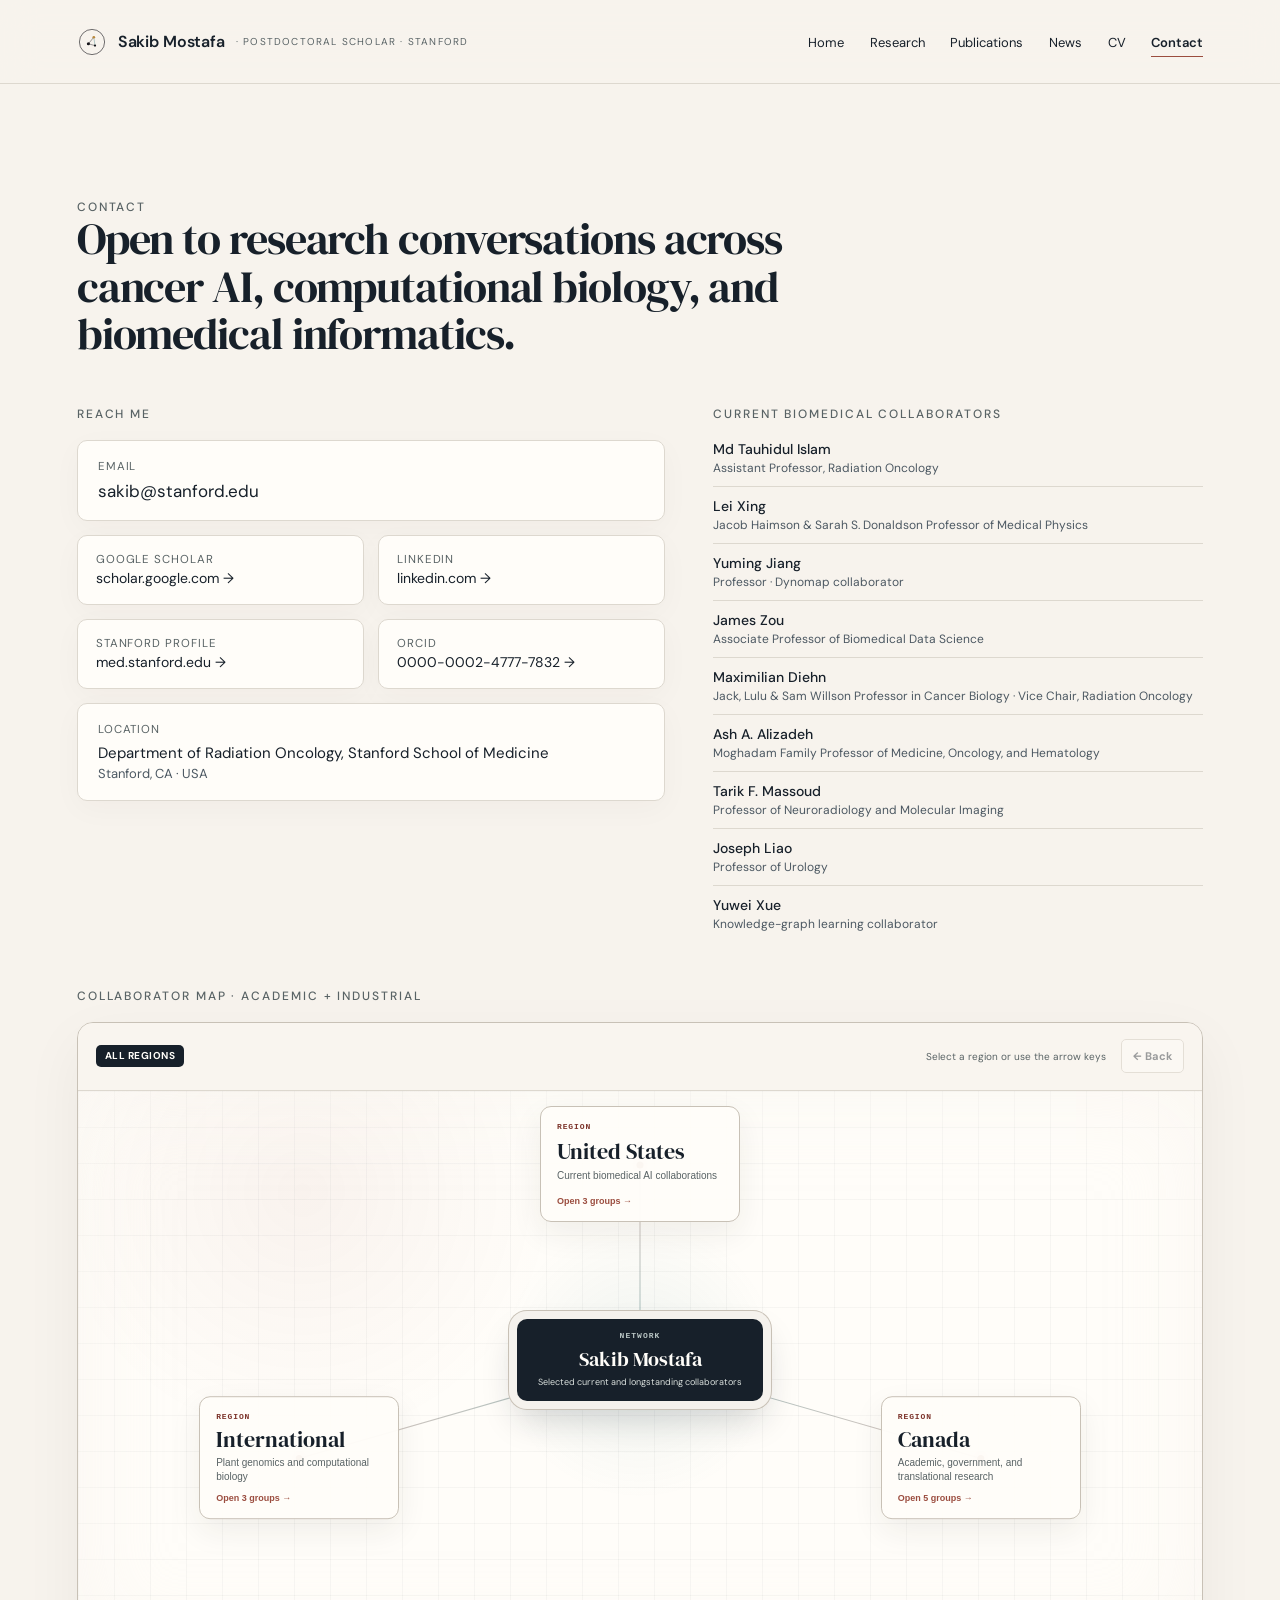
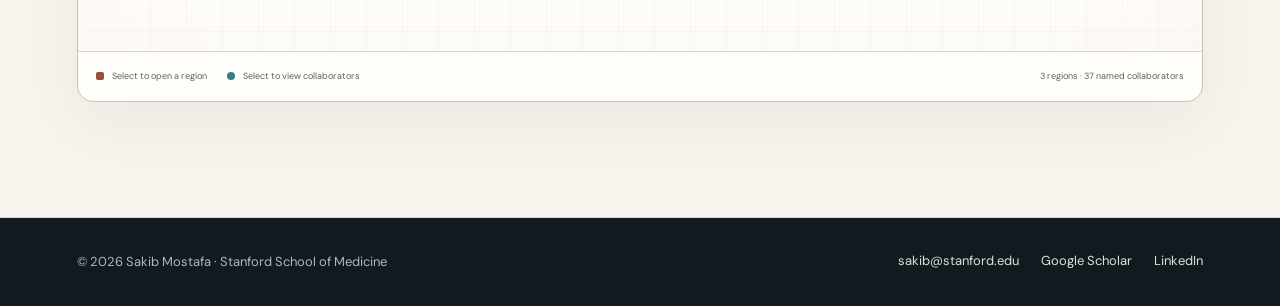
==== contact.html @ 925585be "Add project carousel and current research" ====
<!doctype html>
<!-- Nav + footer are duplicated across all 6 pages by design (no build step).
     Edit all 6 when changing shared chrome. Canonical copy: index.html. -->
<html lang="en">
<head>
  <meta charset="utf-8">
  <meta name="viewport" content="width=device-width, initial-scale=1">
  <title>Sakib Mostafa · Contact · Stanford</title>
  <meta name="description" content="Contact Sakib Mostafa — open to research conversations across cancer AI, computational biology, and biomedical informatics.">
  <link rel="canonical" href="https://sakibmostafa.com/contact.html">
  <meta property="og:type" content="website">
  <meta property="og:title" content="Sakib Mostafa · Contact">
  <meta property="og:description" content="Open to research conversations across cancer AI, computational biology, and biomedical informatics.">
  <meta property="og:url" content="https://sakibmostafa.com/contact.html">
  <meta property="og:image" content="https://sakibmostafa.com/og.png">
  <meta name="twitter:card" content="summary_large_image">
  <link rel="preconnect" href="https://fonts.googleapis.com">
  <link rel="preconnect" href="https://fonts.gstatic.com" crossorigin>
  <link href="https://fonts.googleapis.com/css2?family=DM+Sans:wght@400;500;600;700&amp;family=DM+Serif+Display&amp;display=swap" rel="stylesheet">
  <link rel="icon" href="favicon.svg" type="image/svg+xml">
  <link rel="stylesheet" href="styles.css?v=20260907-1">
  <script src="site.js?v=20260907-1" defer></script>
</head>
<body>
<div class="a-root page">

  <nav class="nav">
    <div class="nav-brand">
      <span class="a-logo-mark">
        <svg viewBox="0 0 100 100" width="30" height="30" aria-hidden="true">
          <circle cx="50" cy="50" r="42" fill="none" stroke="#15151a" stroke-width="2"/>
          <line x1="38" y1="56" x2="60" y2="62" stroke="#15151a" stroke-width="1.4"/>
          <line x1="38" y1="56" x2="56" y2="34" stroke="#15151a" stroke-width="1.4"/>
          <line x1="60" y1="62" x2="56" y2="34" stroke="#4e8a8c" stroke-width="1.4"/>
          <circle cx="38" cy="56" r="5.2" fill="#15151a"/>
          <circle cx="60" cy="62" r="3.8" fill="#15151a"/>
          <circle cx="56" cy="34" r="4.4" fill="#b9883c"/>
        </svg>
      </span>
      <span class="nav-brand-name">Sakib Mostafa</span>
      <span class="nav-brand-sub">· Postdoctoral Scholar · Stanford</span>
    </div>
    <ul class="nav-links">
      <li><a class="nav-link" href="index.html">Home</a></li>
      <li><a class="nav-link" href="research.html">Research</a></li>
      <li><a class="nav-link" href="publications.html">Publications</a></li>
      <li><a class="nav-link" href="index.html#news">News</a></li>
      <li><a class="nav-link" href="cv.html">CV</a></li>
      <li><a class="nav-link is-active" href="contact.html">Contact</a></li>
    </ul>
  </nav>

  <main class="page-body">
    <section class="section">
      <div class="a-section-label">Contact</div>
      <h1 class="h1-page mw-760">Open to research conversations across cancer AI, computational biology, and biomedical informatics.</h1>

      <div class="contact-grid">
        <div>
          <div class="a-section-label">Reach me</div>
          <div class="reach-list">
            <div class="a-card reach-card">
              <div class="reach-label">Email</div>
              <div class="reach-value"><a href="mailto:sakib@stanford.edu">sakib@stanford.edu</a></div>
            </div>
            <div class="reach-pair">
              <div class="a-card reach-card--sm">
                <div class="reach-label">Google Scholar</div>
                <a href="https://scholar.google.com/citations?user=iDKl2-AAAAAJ&amp;hl=en" target="_blank" rel="noopener noreferrer" class="reach-value reach-value--link">scholar.google.com →</a>
              </div>
              <div class="a-card reach-card--sm">
                <div class="reach-label">LinkedIn</div>
                <a href="https://www.linkedin.com/in/sakib-mostafa/" target="_blank" rel="noopener noreferrer" class="reach-value reach-value--link">linkedin.com →</a>
              </div>
            </div>
            <div class="reach-pair">
              <div class="a-card reach-card--sm">
                <div class="reach-label">Stanford Profile</div>
                <a href="https://med.stanford.edu/profiles/sakib-mostafa" target="_blank" rel="noopener noreferrer" class="reach-value reach-value--link">med.stanford.edu →</a>
              </div>
              <div class="a-card reach-card--sm">
                <div class="reach-label">ORCID</div>
                <a href="https://orcid.org/0000-0002-4777-7832" target="_blank" rel="noopener noreferrer" class="reach-value reach-value--link">0000-0002-4777-7832 →</a>
              </div>
            </div>
            <div class="a-card reach-card">
              <div class="reach-label">Location</div>
              <div class="reach-value reach-value--loc">Department of Radiation Oncology, Stanford School of Medicine</div>
              <div class="reach-sub">Stanford, CA · USA</div>
            </div>
          </div>
        </div>

        <div>
          <div class="a-section-label">Current biomedical collaborators</div>
          <div class="collab-list">
            <div class="collab-person">
              <div class="collab-pname">Md Tauhidul Islam</div>
              <div class="collab-prole">Assistant Professor, Radiation Oncology</div>
            </div>
            <div class="collab-person">
              <div class="collab-pname">Lei Xing</div>
              <div class="collab-prole">Jacob Haimson &amp; Sarah S. Donaldson Professor of Medical Physics</div>
            </div>
            <div class="collab-person">
              <div class="collab-pname">Yuming Jiang</div>
              <div class="collab-prole">Professor · Dynomap collaborator</div>
            </div>
            <div class="collab-person">
              <div class="collab-pname">James Zou</div>
              <div class="collab-prole">Associate Professor of Biomedical Data Science</div>
            </div>
            <div class="collab-person">
              <div class="collab-pname">Maximilian Diehn</div>
              <div class="collab-prole">Jack, Lulu &amp; Sam Willson Professor in Cancer Biology · Vice Chair, Radiation Oncology</div>
            </div>
            <div class="collab-person">
              <div class="collab-pname">Ash A. Alizadeh</div>
              <div class="collab-prole">Moghadam Family Professor of Medicine, Oncology, and Hematology</div>
            </div>
            <div class="collab-person">
              <div class="collab-pname">Tarik F. Massoud</div>
              <div class="collab-prole">Professor of Neuroradiology and Molecular Imaging</div>
            </div>
            <div class="collab-person">
              <div class="collab-pname">Joseph Liao</div>
              <div class="collab-prole">Professor of Urology</div>
            </div>
            <div class="collab-person">
              <div class="collab-pname">Yuwei Xue</div>
              <div class="collab-prole">Knowledge-graph learning collaborator</div>
            </div>
          </div>
        </div>
      </div>

      <div class="mt-56">
        <div class="a-section-label">Collaborator map · academic + industrial</div>
        <div class="mt-18">
          <div class="collab-explorer" data-collab-explorer>
            <div class="collab-explorer-head">
              <nav class="collab-breadcrumb" aria-label="Collaborator map location" data-collab-breadcrumb></nav>
              <div class="collab-map-controls">
                <span class="collab-instruction">Select a region or use the arrow keys</span>
                <button class="collab-back" type="button" data-collab-back disabled aria-label="Go back one level">← Back</button>
              </div>
            </div>

            <div class="collab-stage" data-collab-stage>
              <div class="collab-lines" data-collab-lines aria-hidden="true"></div>
              <div class="collab-hub" aria-hidden="true">
                <span>Network</span>
                <strong>Sakib Mostafa</strong>
                <small data-collab-context>All collaborators</small>
              </div>
              <div class="collab-nodes" data-collab-nodes role="group" aria-label="Collaborator regions"></div>

              <aside class="collab-detail" data-collab-detail aria-live="polite" hidden>
                <button class="collab-detail-close" type="button" data-collab-detail-close aria-label="Close collaborator details">×</button>
                <div class="collab-detail-kicker" data-collab-detail-kicker></div>
                <h3 data-collab-detail-title></h3>
                <p class="collab-detail-place" data-collab-detail-place></p>
                <ul class="collab-detail-people" data-collab-detail-people></ul>
                <p class="collab-detail-note" data-collab-detail-note></p>
              </aside>
            </div>

            <div class="collab-legend">
              <span><i class="legend-dot legend-dot--branch"></i> Select to open a region</span>
              <span><i class="legend-dot legend-dot--leaf"></i> Select to view collaborators</span>
              <span data-collab-summary>3 regions · academic, government, and industry</span>
            </div>
          </div>
        </div>
      </div>
    </section>
  </main>

  <footer class="footer">
    <span>© 2026 Sakib Mostafa · Stanford School of Medicine</span>
    <div class="footer-links">
      <a href="mailto:sakib@stanford.edu" class="a-link-underline">sakib@stanford.edu</a>
      <a href="https://scholar.google.com/citations?user=iDKl2-AAAAAJ&amp;hl=en" target="_blank" rel="noopener noreferrer" class="a-link-underline">Google Scholar</a>
      <a href="https://www.linkedin.com/in/sakib-mostafa/" target="_blank" rel="noopener noreferrer" class="a-link-underline">LinkedIn</a>
    </div>
  </footer>

</div>
</body>
</html>
---- styles.css ----
/* ============================================================
   Sakib Mostafa — portfolio
   Direction A ("Quiet Scholar"), ported verbatim from
   portfolio-a.jsx (aTokens + AStyle + lifted inline styles).
   No build step. Shared by all 6 pages.
   Responsive breakpoints: 900 / 700 / 600px (per README).
   ============================================================ */

:root {
  --bg: #fafaf7;
  --panel: #ffffff;
  --ink: #15151a;
  --ink-soft: #4a4a52;
  --ink-mute: #8a8a92;
  --line: #e6e4dc;
  --accent: #8c1515;        /* Stanford cardinal */
  --accent-soft: #f4e9e9;
  --edge-teal: #4e8a8c;     /* Aperture interpretable edge */
  --node-gold: #b9883c;     /* Aperture focal node */
  --font: 'Inter', ui-sans-serif, system-ui, -apple-system, sans-serif;
  --mono: ui-monospace, monospace;
}

/* ---- Base / reset (from AStyle) ---- */
.a-root { font-family: var(--font); color: var(--ink); background: var(--bg); }
.a-root *, .a-root *::before, .a-root *::after { box-sizing: border-box; }
.a-root p { margin: 0; }
.a-root h1, .a-root h2, .a-root h3, .a-root h4 { margin: 0; font-weight: 600; letter-spacing: -0.02em; }
.a-root a { color: inherit; text-decoration: none; }
.a-root ::selection { background: var(--accent-soft); color: var(--accent); }

html, body { margin: 0; padding: 0; background: var(--bg); }

/* ---- Shared component classes (from AStyle) ---- */
.a-hat-wrap { position: absolute; right: 88px; top: 96px; width: 280px; height: 280px; pointer-events: none; }
.a-logo-mark { display: inline-flex; align-items: center; justify-content: center; width: 30px; height: 30px; }

.a-link-underline { background-image: linear-gradient(var(--ink), var(--ink)); background-size: 100% 1px; background-repeat: no-repeat; background-position: 0 100%; padding-bottom: 2px; }
.a-link-underline--soft { color: var(--ink-soft); }
.a-link-accent { color: var(--accent); background-image: linear-gradient(var(--accent), var(--accent)); background-size: 100% 1px; background-repeat: no-repeat; background-position: 0 100%; padding-bottom: 2px; }

.a-card { background: var(--panel); border: 1px solid var(--line); border-radius: 10px; }
.a-chip { display: inline-flex; align-items: center; gap: 8px; padding: 4px 10px; border-radius: 999px; background: var(--accent-soft); color: var(--accent); font-size: 12px; font-weight: 500; letter-spacing: 0.02em; }
.a-tag { display: inline-flex; align-items: center; padding: 3px 10px; border-radius: 999px; border: 1px solid var(--line); font-size: 11.5px; color: var(--ink-soft); }
.a-tag--sm { font-size: 11px; }

.a-rule { height: 1px; background: var(--line); }
.a-section-label { font-size: 12px; letter-spacing: 0.16em; text-transform: uppercase; color: var(--ink-mute); font-weight: 500; }

/* ---- Spacing / width utilities ---- */
.mt-18 { margin-top: 18px; }
.mt-36 { margin-top: 36px; }
.mt-56 { margin-top: 56px; }
.mw-480 { max-width: 480px; }
.mw-520 { max-width: 520px; }
.mw-620 { max-width: 620px; }
.mw-640 { max-width: 640px; }
.mw-760 { max-width: 760px; }
.mw-820 { max-width: 820px; }

/* ---- Frame: page / nav / footer ---- */
.page { min-height: 900px; display: flex; flex-direction: column; }
.page-body { flex: 1; }

.nav { display: flex; align-items: center; justify-content: space-between; padding: 26px 88px; border-bottom: 1px solid var(--line); }
.nav-brand { display: flex; align-items: center; gap: 12px; }
.nav-brand-name { font-weight: 600; font-size: 16px; letter-spacing: -0.01em; }
.nav-brand-sub { color: var(--ink-mute); font-size: 13px; margin-left: 2px; }
.nav-links { display: flex; gap: 28px; list-style: none; margin: 0; padding: 0; }
.nav-link { font-size: 14px; color: var(--ink-soft); font-weight: 400; border-bottom: 1.5px solid transparent; padding-bottom: 4px; }
.nav-link.is-active { color: var(--ink); font-weight: 600; border-bottom: 1.5px solid var(--accent); }

.footer { padding: 32px 88px; border-top: 1px solid var(--line); display: flex; justify-content: space-between; align-items: center; font-size: 13px; color: var(--ink-mute); }
.footer-links { display: flex; gap: 22px; }

/* ---- Sections / headings ---- */
.section { padding: 72px 88px 96px; }
.section--home { padding: 104px 88px 96px; position: relative; }

.h1-hero { font-size: 64px; line-height: 1.04; letter-spacing: -0.035em; }
.h1-page { margin-top: 14px; font-size: 44px; line-height: 1.08; letter-spacing: -0.03em; }
.lede { margin-top: 18px; font-size: 22px; line-height: 1.45; color: var(--ink-soft); max-width: 620px; }
.bio { margin-top: 22px; font-size: 15.5px; line-height: 1.65; color: var(--ink-soft); max-width: 620px; }
.intro { margin-top: 14px; font-size: 14.5px; color: var(--ink-soft); max-width: 640px; }

/* ---- Home ---- */
.hero { max-width: 680px; }
.hero-ctas { margin-top: 36px; display: flex; gap: 14px; flex-wrap: wrap; }
.cta { padding: 10px 18px; font-size: 13px; }
.cta--fill { background: var(--ink); color: var(--bg); border: none; }

.stats { margin-top: 88px; display: grid; grid-template-columns: repeat(2, 1fr); gap: 1px; background: var(--line); border-top: 1px solid var(--line); border-bottom: 1px solid var(--line); }
.stat { background: var(--bg); padding: 28px; }
.stat-value { font-size: 32px; font-weight: 600; letter-spacing: -0.02em; }
.stat-value .dot { color: var(--accent); }
.stat-label { margin-top: 6px; font-size: 13.5px; font-weight: 500; }
.stat-note { margin-top: 4px; font-size: 12.5px; color: var(--ink-mute); }

/* ---- Bullets ---- */
.bullet { color: var(--accent); }
.bullet--mono { font-family: var(--mono); font-size: 12px; }
.dot-sep { display: inline-block; width: 3px; height: 3px; border-radius: 999px; background: var(--ink-mute); }

/* ---- Research ---- */
.nature-grid { margin-top: 22px; display: grid; gap: 1px; background: var(--line); border: 1px solid var(--line); border-radius: 12px; overflow: hidden; }
.nature-item { background: var(--panel); padding: 26px 28px; }
.nature-head { display: flex; justify-content: space-between; align-items: baseline; gap: 32px; }
.nature-title { font-size: 18px; line-height: 1.32; font-weight: 500; max-width: 820px; }
.nature-venue { font-size: 12px; color: var(--accent); font-weight: 600; white-space: nowrap; letter-spacing: 0.04em; text-transform: uppercase; }
.nature-meta { margin-top: 10px; display: flex; gap: 18px; align-items: center; font-size: 13px; color: var(--ink-mute); }

.areas-grid { margin-top: 22px; display: grid; grid-template-columns: 1fr 1fr; gap: 32px; }
.area-head { display: flex; align-items: baseline; gap: 10px; }
.area-num { font-size: 12px; color: var(--ink-mute); font-family: var(--mono); }
.area-title { font-size: 19px; }
.area-body { margin-top: 10px; font-size: 14.5px; line-height: 1.6; color: var(--ink-soft); max-width: 520px; }

.bullet-list { margin-top: 18px; padding: 0; list-style: none; display: grid; gap: 14px; }
.bullet-list li { display: flex; gap: 14px; font-size: 14px; color: var(--ink-soft); line-height: 1.55; }

/* ---- Publications ---- */
.pub-groups { margin-top: 48px; display: grid; gap: 44px; }
.pub-group-head { display: flex; align-items: baseline; gap: 14px; padding-bottom: 12px; border-bottom: 1px solid var(--line); }
.pub-group-head h3 { font-size: 18px; }
.pub-count { font-size: 12px; color: var(--ink-mute); }
.pub-list { margin-top: 20px; padding: 0; list-style: none; display: grid; gap: 22px; }
.pub-item { display: grid; grid-template-columns: 44px 1fr; gap: 16px; }
.pub-num { font-family: var(--mono); font-size: 12px; color: var(--ink-mute); padding-top: 3px; }
.pub-authors { font-size: 13.5px; color: var(--ink-soft); }
.author-self { color: var(--ink); font-weight: 600; }
.pub-title { margin-top: 4px; font-size: 15px; color: var(--ink); line-height: 1.45; max-width: 820px; }
.pub-meta { margin-top: 6px; display: flex; flex-wrap: wrap; gap: 10px; align-items: center; font-size: 12.5px; color: var(--ink-mute); }
.pub-venue { font-style: italic; }
.pub-note { color: var(--accent); font-weight: 500; }

/* ---- Teaching ---- */
.teach-grid { margin-top: 48px; display: grid; grid-template-columns: 1.4fr 1fr; gap: 56px; }
.teach-courses { margin-top: 18px; display: grid; gap: 22px; }
.course { padding-bottom: 18px; border-bottom: 1px solid var(--line); }
.teach-courses .course:last-child { padding-bottom: 0; border-bottom: none; }
.course-head { display: flex; justify-content: space-between; gap: 14px; }
.course-title { font-size: 16px; max-width: 480px; }
.course-year { font-size: 12px; color: var(--ink-mute); white-space: nowrap; }
.course-where { margin-top: 4px; font-size: 13px; color: var(--accent); }
.course-body { margin-top: 8px; font-size: 14px; color: var(--ink-soft); line-height: 1.55; }
.ta-list { margin-top: 16px; padding: 0; list-style: none; display: grid; gap: 8px; }
.ta-list li { font-size: 13.5px; color: var(--ink-soft); display: flex; gap: 12px; }
.mentor-list { margin-top: 18px; display: grid; gap: 14px; }
.teaching-service { margin-top: 56px; padding-top: 34px; border-top: 1px solid var(--line-strong); }
.teaching-service-grid { display: grid; grid-template-columns: 1fr 1fr; gap: 14px; margin-top: 18px; }
.teaching-service-card { padding: 24px; }
.teaching-service-card h3 { font-family: var(--display); font-size: 25px; font-weight: 400; }
.teaching-service-card p { margin-top: 10px; color: var(--ink-soft); font-size: 12px; line-height: 1.65; }
.mentor-card { padding: 14px 16px; }
.mentor-head { display: flex; justify-content: space-between; align-items: baseline; gap: 12px; }
.mentor-name { font-size: 14.5px; }
.mentor-level { font-size: 11.5px; color: var(--ink-mute); }
.mentor-where { margin-top: 4px; font-size: 12.5px; color: var(--ink-soft); }
.mentor-advisor { margin-top: 2px; font-size: 11.5px; color: var(--ink-mute); }

/* ---- CV ---- */
.cv-head { display: flex; justify-content: space-between; align-items: baseline; }
.cv-grid { margin-top: 56px; display: grid; grid-template-columns: 200px 1fr; gap: 48px; }
.cv-label { padding-top: 6px; }
.cv-rule { grid-column: 1 / -1; height: 1px; background: var(--line); }
.cv-list { display: grid; gap: 22px; }

.edu-row { display: grid; grid-template-columns: 1fr 110px; gap: 16px; padding-bottom: 18px; border-bottom: 1px solid var(--line); }
.cv-list .edu-row:last-child { padding-bottom: 0; border-bottom: none; }
.edu-degree { font-size: 16px; }
.edu-school { margin-top: 4px; font-size: 13.5px; color: var(--ink-soft); }
.edu-advisor { margin-top: 4px; font-size: 12.5px; color: var(--ink-mute); }
.edu-thesis { margin-top: 6px; font-size: 13px; color: var(--ink-soft); font-style: italic; }
.edu-year { font-size: 12px; color: var(--ink-mute); text-align: right; }

.pos { padding-bottom: 18px; border-bottom: 1px solid var(--line); }
.cv-list .pos:last-child { padding-bottom: 0; border-bottom: none; }
.pos-head { display: flex; justify-content: space-between; gap: 16px; }
.pos-role { font-size: 16px; }
.pos-where { margin-top: 4px; font-size: 13.5px; color: var(--ink-soft); }
.pos-advisor { margin-top: 4px; font-size: 12px; color: var(--ink-mute); }
.pos-dates { font-size: 12px; color: var(--ink-mute); white-space: nowrap; }
.pos-bullets { margin-top: 10px; padding: 0; list-style: none; display: grid; gap: 6px; }
.pos-bullets li { font-size: 13.5px; color: var(--ink-soft); line-height: 1.55; display: flex; gap: 10px; }

.award-list { display: grid; gap: 10px; }
.award-row { display: grid; grid-template-columns: 1fr 110px; gap: 16px; font-size: 13.5px; color: var(--ink-soft); align-items: baseline; }
.award-name { color: var(--ink); font-weight: 500; }
.award-where { color: var(--ink-mute); }
.award-year { color: var(--ink-mute); text-align: right; }

.patent-list { display: grid; gap: 18px; }
.patent-title { font-size: 15px; line-height: 1.4; }
.patent-meta { margin-top: 6px; font-size: 12.5px; color: var(--ink-mute); }

.talk-list { display: grid; gap: 14px; }
.talk-row { display: grid; grid-template-columns: 70px 1fr 120px; gap: 14px; font-size: 13.5px; }
.talk-kind { justify-self: start; }
.talk-title { color: var(--ink); }
.talk-venue { margin-top: 3px; font-size: 12.5px; color: var(--ink-mute); }
.talk-date { font-size: 12px; color: var(--ink-mute); text-align: right; }

.skill-list { display: grid; gap: 12px; }
.skill-row { display: grid; grid-template-columns: 180px 1fr; gap: 16px; font-size: 13.5px; }
.skill-key { color: var(--ink-mute); }
.skill-val { color: var(--ink-soft); }

.service-list { display: grid; gap: 14px; font-size: 13.5px; color: var(--ink-soft); }
.service-lead { color: var(--ink); font-weight: 500; }
.service-sub { color: var(--ink); font-weight: 500; margin-bottom: 4px; }
.service-sublist { padding: 0; list-style: none; display: grid; gap: 4px; }
.service-sublist li { display: flex; gap: 10px; }

.media-list { display: grid; gap: 10px; }
.media-row { display: grid; grid-template-columns: 1fr 220px 100px; gap: 16px; font-size: 13.5px; }
.media-headline { color: var(--ink); }
.media-outlet { color: var(--ink-soft); font-style: italic; }
.media-year { color: var(--ink-mute); text-align: right; }

.ref-grid { display: grid; grid-template-columns: 1fr 1fr; gap: 18px; }
.ref-card { padding: 16px 18px; }
.ref-name { font-size: 14.5px; }
.ref-role { margin-top: 4px; font-size: 12.5px; color: var(--ink-soft); }
.ref-where { margin-top: 2px; font-size: 12.5px; color: var(--ink-mute); }
.ref-email { margin-top: 6px; font-size: 12.5px; color: var(--accent); }

/* ---- Contact ---- */
.contact-grid { margin-top: 48px; display: grid; grid-template-columns: 1.2fr 1fr; gap: 48px; }
.reach-list { margin-top: 18px; display: grid; gap: 14px; }
.reach-card { padding: 18px 20px; }
.reach-card--sm { padding: 16px 18px; }
.reach-pair { display: grid; grid-template-columns: 1fr 1fr; gap: 14px; }
.reach-label { font-size: 11.5px; color: var(--ink-mute); letter-spacing: 0.08em; text-transform: uppercase; }
.reach-value { margin-top: 6px; font-size: 17px; color: var(--ink); }
.reach-value--link { font-size: 14px; color: var(--accent); }
.reach-value--loc { font-size: 15px; color: var(--ink); }
.reach-sub { margin-top: 2px; font-size: 13px; color: var(--ink-soft); }

.collab-list { margin-top: 18px; display: grid; gap: 10px; }
.collab-person { display: grid; grid-template-columns: 1fr; gap: 2px; padding-bottom: 10px; border-bottom: 1px solid var(--line); }
.collab-list .collab-person:last-child { padding-bottom: 0; border-bottom: none; }
.collab-pname { font-size: 14px; color: var(--ink); font-weight: 500; }
.collab-prole { font-size: 12px; color: var(--ink-soft); }

/* ---- Interactive collaborator map ---- */
.collab-explorer { overflow: hidden; border: 1px solid var(--line-strong); border-radius: 16px; background: var(--panel); box-shadow: 0 20px 60px rgba(48,40,33,.05); }
.collab-explorer-head { min-height: 68px; display: flex; align-items: center; justify-content: space-between; gap: 24px; padding: 14px 18px; border-bottom: 1px solid var(--line); background: rgba(247,243,237,.76); }
.collab-breadcrumb { display: flex; flex-wrap: wrap; align-items: center; gap: 7px; }
.collab-breadcrumb button { padding: 6px 9px; border: 0; border-radius: 5px; background: transparent; color: var(--ink-soft); font: 700 10px/1 var(--font); letter-spacing: .05em; text-transform: uppercase; cursor: pointer; }
.collab-breadcrumb button:hover { background: var(--accent-soft); color: var(--accent-strong); }
.collab-breadcrumb button[aria-current="page"] { background: var(--ink); color: #fffdf9; cursor: default; }
.collab-breadcrumb-sep { color: var(--ink-mute); font-size: 11px; }
.collab-map-controls { display: flex; align-items: center; gap: 15px; }
.collab-instruction { color: var(--ink-mute); font-size: 10px; }
.collab-back { min-height: 34px; padding: 7px 11px; border: 1px solid var(--line-strong); border-radius: 5px; background: var(--panel); color: var(--ink); font: 700 11px/1 var(--font); cursor: pointer; transition: background 160ms ease, color 160ms ease, border-color 160ms ease; }
.collab-back:hover:not(:disabled) { border-color: var(--ink); background: var(--ink); color: #fffdf9; }
.collab-back:disabled { cursor: not-allowed; opacity: .42; }
.collab-stage { position: relative; min-height: 560px; overflow: hidden; background: radial-gradient(circle at 50% 48%, rgba(51,127,130,.08), transparent 22%), radial-gradient(circle at 20% 18%, rgba(155,77,63,.06), transparent 25%), linear-gradient(rgba(23,32,42,.035) 1px, transparent 1px), linear-gradient(90deg, rgba(23,32,42,.035) 1px, transparent 1px); background-size: auto, auto, 36px 36px, 36px 36px; }
.collab-stage::after { content: ''; position: absolute; inset: 0; pointer-events: none; box-shadow: inset 0 0 90px rgba(247,243,237,.68); }
.collab-lines, .collab-nodes { position: absolute; inset: 0; }
.collab-lines { z-index: 1; pointer-events: none; }
.collab-edge { position: absolute; height: 1px; transform-origin: 0 50%; background: linear-gradient(90deg, rgba(51,127,130,.48), rgba(155,77,63,.32)); transition: opacity 180ms ease; }
.collab-edge::after { content: ''; position: absolute; right: -3px; top: -3px; width: 7px; height: 7px; border-radius: 50%; background: var(--accent); box-shadow: 0 0 0 4px rgba(155,77,63,.1); }
.collab-hub { position: absolute; z-index: 3; left: 50%; top: 48%; display: grid; justify-items: center; min-width: 170px; padding: 13px 21px; transform: translate(-50%,-50%); border-radius: 10px; background: var(--ink); color: #fffdf9; box-shadow: 0 0 0 8px rgba(255,253,249,.82), 0 0 0 9px var(--line-strong), 0 18px 35px rgba(23,32,42,.18); }
.collab-hub span { font: 700 8px/1 var(--mono); letter-spacing: .13em; text-transform: uppercase; color: #b9c5c4; }
.collab-hub strong { margin-top: 5px; font-family: var(--display); font-size: 20px; font-weight: 400; }
.collab-hub small { margin-top: 3px; font-size: 9px; color: #d9dfdc; }
.collab-nodes { z-index: 4; transition: opacity 160ms ease, transform 160ms ease; }
.collab-stage.is-switching .collab-nodes { opacity: 0; transform: scale(.97); }
.collab-map-node { position: absolute; display: grid; justify-items: start; width: 200px; min-height: 116px; padding: 15px 16px; transform: translate(-50%,-50%); border: 1px solid var(--line-strong); border-radius: 11px; background: rgba(255,253,249,.96); color: var(--ink); text-align: left; cursor: pointer; box-shadow: 0 12px 32px rgba(44,37,31,.07); transition: transform 180ms ease, border-color 180ms ease, box-shadow 180ms ease, background 180ms ease; }
.collab-map-node:hover, .collab-map-node:focus-visible { transform: translate(-50%,-50%) translateY(-5px); border-color: var(--accent); background: #fffaf3; box-shadow: 0 18px 42px rgba(44,37,31,.12); }
.collab-map-node.is-selected { border-color: var(--accent); box-shadow: 0 0 0 3px rgba(155,77,63,.12), 0 18px 42px rgba(44,37,31,.12); }
.collab-node-type { color: var(--accent-strong); font: 700 8px/1.2 var(--mono); letter-spacing: .11em; text-transform: uppercase; }
.collab-map-node strong { margin-top: 7px; font-family: var(--display); font-size: 22px; font-weight: 400; line-height: 1; }
.collab-node-meta { margin-top: 6px; color: var(--ink-mute); font-size: 10px; line-height: 1.35; }
.collab-node-action { align-self: end; margin-top: 10px; color: var(--accent); font-size: 9px; font-weight: 700; }
.collab-map-node--leaf .collab-node-action { color: var(--edge-teal); }
.collab-detail { position: absolute; z-index: 8; right: 22px; bottom: 22px; width: min(340px, calc(100% - 44px)); max-height: 445px; overflow-y: auto; padding: 23px; border: 1px solid var(--line-strong); border-radius: 12px; background: rgba(255,253,249,.98); box-shadow: 0 24px 70px rgba(23,32,42,.18); animation: collabDetailIn 220ms cubic-bezier(.2,.75,.25,1) both; }
.collab-detail-close { position: absolute; right: 12px; top: 10px; width: 30px; height: 30px; border: 0; border-radius: 50%; background: var(--bg); color: var(--ink); font-size: 19px; cursor: pointer; }
.collab-detail-close:hover { background: var(--ink); color: #fffdf9; }
.collab-detail-kicker { padding-right: 38px; color: var(--accent); font: 700 9px/1.3 var(--mono); letter-spacing: .1em; text-transform: uppercase; }
.collab-detail h3 { max-width: 270px; margin-top: 9px; font-family: var(--display); font-size: 29px; font-weight: 400; line-height: 1.05; }
.collab-detail-place { margin-top: 5px !important; color: var(--ink-mute); font-size: 10px; }
.collab-detail-people { display: grid; gap: 8px; margin: 18px 0 0; padding: 15px 0 0; border-top: 1px solid var(--line); list-style: none; }
.collab-detail-people li { display: grid; gap: 2px; color: var(--ink); font-size: 12px; font-weight: 600; }
.collab-detail-people small { color: var(--ink-mute); font-size: 9px; font-weight: 400; }
.collab-detail-note { margin-top: 16px !important; color: var(--ink-mute); font-size: 9px; line-height: 1.5; }
.collab-legend { min-height: 50px; display: flex; align-items: center; gap: 20px; padding: 12px 18px; border-top: 1px solid var(--line); color: var(--ink-mute); font-size: 9px; }
.collab-legend span:last-child { margin-left: auto; }
.legend-dot { display: inline-block; width: 8px; height: 8px; margin-right: 6px; border-radius: 2px; vertical-align: -1px; }
.legend-dot--branch { background: var(--accent); }.legend-dot--leaf { border-radius: 50%; background: var(--edge-teal); }
@keyframes collabDetailIn { from { opacity: 0; transform: translateY(12px) scale(.98); } to { opacity: 1; transform: none; } }

/* ============================================================
   Responsive — breakpoints 900 / 700 / 600 (per README)
   ============================================================ */

/* <=900: multi-column grids collapse to single column */
@media (max-width: 900px) {
  .areas-grid,
  .teach-grid,
  .contact-grid,
  .reach-pair,
  .ref-grid { grid-template-columns: 1fr; }
  .teach-grid,
  .contact-grid { gap: 32px; }

  .cv-grid { grid-template-columns: 1fr; gap: 14px; }
  .cv-label { padding-top: 0; }

  .edu-row,
  .award-row,
  .talk-row,
  .media-row,
  .skill-row { grid-template-columns: 1fr; gap: 4px; }
  .edu-year,
  .award-year,
  .talk-date,
  .media-year { text-align: left; }

  .stats { grid-template-columns: 1fr 1fr; }
  .pub-item { grid-template-columns: 32px 1fr; }
}

/* <=700: masthead + footer stack vertically */
@media (max-width: 700px) {
  .nav { flex-direction: column; align-items: flex-start; gap: 14px; }
  .nav-links { flex-wrap: wrap; gap: 18px; }
  .footer { flex-direction: column; align-items: flex-start; gap: 14px; }
}

/* <=600: display type -30%, padding 24px, hero mark reflows */
@media (max-width: 600px) {
  .h1-hero { font-size: 44px; }
  .h1-page { font-size: 31px; }

  .nav,
  .footer { padding-left: 24px; padding-right: 24px; }
  .section { padding: 72px 24px 96px; }
  .section--home { padding: 48px 24px 96px; }

  .stats { grid-template-columns: 1fr; }

  .a-hat-wrap { position: static; width: 140px; height: 140px; margin: 0 0 24px auto; }

  .collab-map { height: 640px; }
  .collab-node { width: 130px; }
  .collab-center { font-size: 12px; padding: 10px 16px; }
}

/* ============================================================
   2026 portfolio refresh
   Warm editorial system with restrained, scientific motion.
   ============================================================ */

:root {
  --bg: #f7f3ed;
  --panel: #fffdf9;
  --ink: #17202a;
  --ink-soft: #4c5862;
  --ink-mute: #596365;
  --line: #ddd8cf;
  --line-strong: #c8c1b6;
  --accent: #9b4d3f;
  --accent-strong: #7c332a;
  --accent-soft: #f0ddd6;
  --edge-teal: #337f82;
  --node-gold: #cf8f35;
  --blue: #225d79;
  --font: 'DM Sans', 'Inter', ui-sans-serif, system-ui, -apple-system, sans-serif;
  --display: 'DM Serif Display', Georgia, serif;
  --shadow: 0 24px 70px rgba(47, 39, 31, 0.08);
}

html { scroll-behavior: smooth; }
body { overflow-x: hidden; }
.a-root h1, .a-root h2, .a-root h3, .a-root h4 { letter-spacing: -0.025em; }
.a-root a:focus-visible, .a-root button:focus-visible { outline: 3px solid rgba(51, 127, 130, 0.35); outline-offset: 4px; border-radius: 4px; }
.skip-link { position: fixed; left: 16px; top: -80px; z-index: 100; padding: 10px 14px; color: white !important; background: var(--ink); border-radius: 6px; transition: top 180ms ease; }
.skip-link:focus { top: 16px; }

.nav {
  position: relative;
  z-index: 20;
  min-height: 84px;
  padding: 20px clamp(24px, 6vw, 92px);
  background: rgba(247, 243, 237, 0.88);
  backdrop-filter: blur(18px);
  -webkit-backdrop-filter: blur(18px);
}
.nav-brand { gap: 11px; }
.nav-brand > span:last-child { display: grid; gap: 2px; }
.nav-brand-name { line-height: 1; }
.nav-brand-sub { margin-left: 0; font-size: 10px; letter-spacing: 0.12em; text-transform: uppercase; }
.nav-links { gap: clamp(16px, 2vw, 30px); }
.nav-link { position: relative; padding: 8px 0; border: 0; font-size: 13px; }
.nav-link::after { content: ''; position: absolute; left: 0; right: 100%; bottom: 2px; height: 1px; background: var(--accent); transition: right 220ms ease; }
.nav-link:hover::after, .nav-link.is-active::after { right: 0; }
.nav-link.is-active { border: 0; }

.hero-stage {
  position: relative;
  isolation: isolate;
  display: grid;
  grid-template-columns: minmax(0, 1.08fr) minmax(360px, .92fr);
  min-height: 730px;
  padding: clamp(74px, 9vw, 132px) clamp(24px, 6vw, 92px) 0;
  overflow: hidden;
  border-bottom: 1px solid var(--line);
}
.hero-stage::before {
  content: '';
  position: absolute;
  inset: 0;
  z-index: -3;
  background:
    radial-gradient(circle at 86% 18%, rgba(51,127,130,.15), transparent 31%),
    radial-gradient(circle at 70% 62%, rgba(207,143,53,.12), transparent 30%),
    linear-gradient(115deg, transparent 0 63%, rgba(255,255,255,.5) 63% 100%);
}
.hero-stage::after {
  content: '';
  position: absolute;
  inset: 0;
  z-index: -2;
  opacity: .25;
  background-image: linear-gradient(rgba(23,32,42,.12) 1px, transparent 1px), linear-gradient(90deg, rgba(23,32,42,.12) 1px, transparent 1px);
  background-size: 48px 48px;
  mask-image: linear-gradient(90deg, transparent 46%, black);
}
.hero-copy { position: relative; z-index: 2; max-width: 760px; padding-bottom: 86px; }
.status-line { display: flex; align-items: center; gap: 9px; margin-bottom: 28px; color: var(--ink-soft); font-size: 12px; font-weight: 600; letter-spacing: .12em; text-transform: uppercase; }
.status-dot { width: 8px; height: 8px; border-radius: 50%; background: var(--edge-teal); box-shadow: 0 0 0 5px rgba(51,127,130,.12); animation: statusPulse 2.6s ease-in-out infinite; }
.h1-hero { max-width: 750px; font-family: var(--display); font-size: clamp(58px, 7.1vw, 104px); font-weight: 400 !important; line-height: .94; letter-spacing: -.05em !important; text-wrap: balance; }
.h1-hero em { color: var(--accent); font-weight: 400; }
.hero-stage .lede { max-width: 690px; margin-top: 32px; font-size: clamp(19px, 2vw, 26px); line-height: 1.42; color: var(--ink); text-wrap: pretty; }
.hero-stage .bio { max-width: 650px; font-size: 15px; }
.hero-ctas { align-items: center; }
.cta { min-height: 43px; justify-content: center; padding: 11px 17px; border-radius: 4px; border-color: var(--line-strong); font-size: 12px; font-weight: 700; letter-spacing: .02em; transition: transform 180ms ease, background 180ms ease, border-color 180ms ease; }
.cta:hover { transform: translateY(-2px); border-color: var(--ink); }
.a-root .cta--fill { background: var(--ink); color: #fffdf9; }
.cta--fill:hover { background: var(--accent-strong); }
.a-root .cta--text { border-color: transparent; color: var(--accent-strong); }

.hero-map { position: relative; align-self: center; width: min(44vw, 620px); aspect-ratio: 1; margin: -20px auto 50px; transform-style: preserve-3d; perspective: 800px; }
.hero-cover { position: relative; align-self: center; width: min(46vw, 660px); margin: -8px auto 44px; }
.hero-cover::before { content: ''; position: absolute; inset: 10% -5% -8% 12%; z-index: -1; border-radius: 50%; background: radial-gradient(circle, rgba(51,127,130,.16), rgba(155,77,63,.07) 48%, transparent 72%); filter: blur(12px); }
.hero-cover-window { position: relative; aspect-ratio: 1.9; overflow: hidden; border: 1px solid rgba(23,32,42,.16); border-radius: 16px; background: #f1ede5; box-shadow: 0 30px 80px rgba(32,39,42,.14); }
.hero-cover-window img { width: 100%; height: 100%; object-fit: cover; object-position: center; transition: transform 600ms cubic-bezier(.2,.75,.25,1); }
.hero-cover:hover .hero-cover-window img { transform: scale(1.025); }
.hero-cover figcaption { display: flex; justify-content: space-between; gap: 18px; margin: 12px 4px 0; color: var(--ink-mute); font: 600 9px/1.4 var(--mono); letter-spacing: .07em; text-transform: uppercase; }
.hero-cover figcaption strong { color: var(--accent-strong); font-weight: 600; text-align: right; }
.map-halo { position: absolute; border-radius: 50%; border: 1px solid rgba(51,127,130,.22); }
.map-halo--one { inset: 7%; animation: haloSpin 22s linear infinite; }
.map-halo--two { inset: 18%; border-color: rgba(155,77,63,.25); animation: haloSpin 16s linear infinite reverse; }
.map-halo::before, .map-halo::after { content: ''; position: absolute; width: 8px; height: 8px; border-radius: 50%; background: var(--edge-teal); }
.map-halo::before { left: 18%; top: 0; }
.map-halo::after { right: 7%; bottom: 20%; background: var(--node-gold); }
.map-plane { position: absolute; inset: 25%; display: grid; grid-template-columns: repeat(4, 1fr); gap: 7px; padding: 16px; border: 1px solid rgba(23,32,42,.12); border-radius: 22px; background: rgba(255,253,249,.76); box-shadow: var(--shadow); transform: rotateX(55deg) rotateZ(-36deg); animation: mapBreathe 7s ease-in-out infinite; }
.map-cell { border-radius: 7px; background: #dce6e2; animation: cellGlow 4.8s ease-in-out infinite; }
.map-cell:nth-child(3n) { background: #e8c9bd; animation-delay: -.8s; }
.map-cell:nth-child(4n) { background: #e7c98f; animation-delay: -1.6s; }
.map-cell:nth-child(5n) { background: #9abdc0; animation-delay: -2.4s; }
.floating-feature { position: absolute; z-index: 4; padding: 7px 10px; border: 1px solid rgba(23,32,42,.13); border-radius: 999px; background: rgba(255,253,249,.9); box-shadow: 0 10px 25px rgba(34,30,27,.08); font: 600 10px/1 var(--mono); color: var(--ink-soft); animation: featureFloat 6s ease-in-out infinite; }
.f1 { left: 3%; top: 27%; }
.f2 { right: 5%; top: 19%; animation-delay: -1.1s; }
.f3 { right: 0; bottom: 28%; animation-delay: -2.2s; }
.f4 { left: 10%; bottom: 17%; animation-delay: -3.3s; }
.f5 { left: 44%; top: 5%; animation-delay: -4.4s; }
.map-caption { position: absolute; left: 50%; bottom: 4%; display: flex; align-items: center; gap: 10px; transform: translateX(-50%); white-space: nowrap; color: var(--ink-mute); font-size: 10px; letter-spacing: .08em; text-transform: uppercase; }
.map-caption i { width: 54px; height: 1px; background: linear-gradient(90deg, var(--ink-mute), var(--accent)); }
.map-caption strong { color: var(--accent); }

.stats--hero { grid-column: 1 / -1; z-index: 3; margin: 0 calc(clamp(24px, 6vw, 92px) * -1); grid-template-columns: repeat(4, 1fr); background: rgba(221,216,207,.9); }
.stats--hero .stat { min-height: 134px; padding: 25px clamp(20px, 3vw, 42px); background: rgba(255,253,249,.78); }
.stats--hero .stat-value { font-family: var(--display); font-size: 42px; font-weight: 400; color: var(--accent); }

.section { padding: clamp(78px, 9vw, 132px) clamp(24px, 6vw, 92px); }
.section-heading { display: grid; grid-template-columns: minmax(0, 1.1fr) minmax(280px, .9fr); gap: 70px; align-items: end; margin-bottom: 48px; }
.section-heading h2 { max-width: 780px; margin-top: 12px; font-family: var(--display); font-size: clamp(38px, 4.6vw, 66px); font-weight: 400; line-height: 1; }
.section-heading > p { max-width: 560px; color: var(--ink-soft); font-size: 15px; line-height: 1.7; }
.section-heading--compact { align-items: center; }
.section-link { color: var(--accent) !important; font-size: 13px; font-weight: 700; justify-self: end; }
.sr-only { position: absolute !important; width: 1px !important; height: 1px !important; padding: 0 !important; margin: -1px !important; overflow: hidden !important; clip: rect(0, 0, 0, 0) !important; white-space: nowrap !important; border: 0 !important; }

.section--projects { background: var(--panel); }
.project-carousel { position: relative; }
.project-viewport { margin: 0 -4px; padding: 8px 4px 20px; overflow-x: auto; overflow-y: hidden; scroll-behavior: smooth; scroll-snap-type: x mandatory; scrollbar-width: none; overscroll-behavior-inline: contain; }
.project-viewport::-webkit-scrollbar { display: none; }
.project-viewport:focus-visible { outline: 2px solid var(--accent); outline-offset: 7px; border-radius: 10px; }
.project-track { display: grid; grid-auto-flow: column; grid-auto-columns: calc((100% - 36px) / 3); gap: 18px; }
.project-card { position: relative; display: flex; flex-direction: column; min-width: 0; min-height: 600px; padding: 20px 24px 27px; overflow: hidden; scroll-snap-align: start; scroll-snap-stop: always; border: 1px solid var(--line); border-radius: 14px; background: var(--bg); cursor: pointer; transition: transform 260ms ease, box-shadow 260ms ease, border-color 260ms ease; }
.project-card:hover { transform: translateY(-8px); border-color: var(--line-strong); box-shadow: var(--shadow); }
.project-card:focus-within { border-color: var(--accent); box-shadow: 0 0 0 3px rgba(155,77,63,.15), var(--shadow); }
.project-card-hit { position: absolute; z-index: 1; inset: 0; border-radius: inherit; }
.project-card > :not(.project-card-hit) { position: relative; z-index: 2; pointer-events: none; }
.project-visual { position: relative; height: 220px; margin: -4px -8px 24px; overflow: hidden; border-radius: 10px; background: #e7e2d9; }
.project-cover-frame { height: auto; aspect-ratio: 1.9; border: 1px solid rgba(23,32,42,.1); background: #eee9e0; }
.project-cover-frame img { width: 100%; height: 100%; object-fit: cover; object-position: center; transition: transform 520ms cubic-bezier(.2,.75,.25,1); }
.project-card:hover .project-cover-frame img { transform: scale(1.035); }
.project-cover-frame--graph { background: #17262c; }
.project-cover-frame--foundation { background: #0a1930; }
.project-cover-frame--gig { background: #f2eee6; }
.project-cover-frame--bioglyph { background: #081c38; }
.project-kicker { font: 600 10px/1.4 var(--mono); color: var(--ink-mute); letter-spacing: .08em; text-transform: uppercase; }
.project-card h3 { margin-top: 9px; font-family: var(--display); font-size: clamp(29px, 2.7vw, 34px); font-weight: 400; line-height: 1.04; }
.project-card > p { margin-top: 12px; color: var(--ink-soft); font-size: 14px; line-height: 1.65; }
.project-metric { display: grid; gap: 4px; margin-top: auto; padding-top: 25px; }
.project-metric strong { font-family: var(--display); color: var(--accent); font-size: 29px; font-weight: 400; }
.project-metric span { max-width: 300px; color: var(--ink-mute); font-size: 11px; line-height: 1.45; }
.project-links { display: flex; gap: 18px; margin-top: 20px; padding-top: 17px; border-top: 1px solid var(--line); pointer-events: auto !important; }
.project-links a { font-size: 12px; font-weight: 700; }
.project-links a:first-child { color: var(--accent); }
.project-status { color: var(--ink-mute); font-size: 10px; line-height: 1.4; }
.project-carousel-arrow { position: absolute; z-index: 5; top: calc(50% - 48px); display: grid; width: 46px; height: 46px; place-items: center; border: 1px solid var(--line-strong); border-radius: 50%; background: #fffdf9; color: var(--ink); box-shadow: 0 8px 24px rgba(23,32,42,.14); cursor: pointer; transition: transform 180ms ease, color 180ms ease, background 180ms ease; }
.project-carousel-arrow:hover { transform: scale(1.07); background: var(--ink); color: #fff; }
.project-carousel-arrow:focus-visible, .project-carousel-toggle:focus-visible, .project-dot:focus-visible { outline: 2px solid var(--accent); outline-offset: 3px; }
.project-carousel-arrow--prev { left: -23px; }
.project-carousel-arrow--next { right: -23px; }
.project-carousel-footer { display: flex; justify-content: center; align-items: center; gap: 18px; min-height: 34px; margin-top: 13px; }
.project-dots { display: flex; align-items: center; justify-content: center; gap: 10px; }
.project-dot { width: 9px; height: 9px; padding: 0; border: 1px solid var(--ink-mute); border-radius: 50%; background: transparent; cursor: pointer; transition: width 180ms ease, border-color 180ms ease, background 180ms ease; }
.project-dot[aria-current="true"] { width: 26px; border-color: var(--accent); border-radius: 999px; background: var(--accent); }
.project-carousel-toggle { padding: 7px 10px; border: 1px solid var(--line-strong); border-radius: 999px; background: transparent; color: var(--ink-soft); font: 600 9px/1 var(--mono); letter-spacing: .04em; cursor: pointer; transition: border-color 180ms ease, color 180ms ease, background 180ms ease; }
.project-carousel-toggle:hover { border-color: var(--ink); background: rgba(255,255,255,.42); color: var(--ink); }

.visual-dynomap { display: grid; grid-template-columns: 1fr 48px 1fr; align-items: center; padding: 32px; background: radial-gradient(circle at 70% 50%, rgba(155,77,63,.16), transparent 42%), #eae5dc; }
.mini-table, .mini-map { display: grid; grid-template-columns: repeat(3, 1fr); gap: 6px; }
.mini-table i, .mini-map i { aspect-ratio: 1; border-radius: 2px; background: rgba(23,32,42,.12); }
.mini-table i:nth-child(4n), .mini-map i:nth-child(4n) { background: var(--accent); }
.mini-table i:nth-child(5n), .mini-map i:nth-child(5n) { background: var(--edge-teal); }
.mini-map { transform: rotate(8deg); }
.mini-map i { border-radius: 50%; animation: miniMap 3.2s ease-in-out infinite; }
.mini-map i:nth-child(2n) { animation-delay: -.8s; }
.flow-line { position: relative; height: 1px; background: var(--accent); }
.flow-line::after { content: ''; position: absolute; right: -1px; top: -3px; width: 7px; height: 7px; border-top: 1px solid var(--accent); border-right: 1px solid var(--accent); transform: rotate(45deg); }

.visual-graph { background: radial-gradient(circle at 35% 40%, rgba(51,127,130,.2), transparent 43%), #18252c; }
.graph-node { position: absolute; z-index: 2; width: 13px; height: 13px; border: 3px solid #18252c; border-radius: 50%; background: #f3b65d; box-shadow: 0 0 0 1px rgba(255,255,255,.3); animation: nodePulse 3.5s ease-in-out infinite; }
.graph-node.n1 { left: 18%; top: 34%; }.graph-node.n2 { left: 38%; top: 24%; animation-delay: -.5s; }.graph-node.n3 { left: 29%; top: 62%; animation-delay: -1s; }.graph-node.n4 { left: 49%; top: 51%; animation-delay: -1.5s; }.graph-node.n5 { left: 13%; top: 72%; animation-delay: -2s; }.graph-node.n6 { left: 50%; top: 76%; animation-delay: -2.5s; }
.graph-edge { position: absolute; z-index: 1; height: 1px; transform-origin: left; background: rgba(255,255,255,.35); }
.graph-edge.e1 { left: 20%; top: 36%; width: 22%; transform: rotate(-18deg); }.graph-edge.e2 { left: 20%; top: 37%; width: 31%; transform: rotate(28deg); }.graph-edge.e3 { left: 30%; top: 63%; width: 26%; transform: rotate(-24deg); }.graph-edge.e4 { left: 31%; top: 64%; width: 22%; transform: rotate(29deg); }
.graph-image-stack { position: absolute; right: 8%; top: 22%; width: 32%; height: 58%; }
.graph-image-stack i { position: absolute; inset: 0; border: 1px solid rgba(255,255,255,.28); border-radius: 7px; background-image: radial-gradient(circle at 25% 32%, #da7a64 0 4%, transparent 5%), radial-gradient(circle at 66% 60%, #58a0a3 0 5%, transparent 6%), linear-gradient(135deg, rgba(255,255,255,.14), transparent); }
.graph-image-stack i:nth-child(1) { transform: translate(-18px, 14px); opacity: .36; }.graph-image-stack i:nth-child(2) { transform: translate(-9px, 7px); opacity: .62; }

.visual-cell { background: radial-gradient(circle at 50% 50%, #e9d8c6, #dbe6e1); }
.cell-cloud { position: absolute; inset: 11%; display: grid; grid-template-columns: repeat(4, 1fr); gap: 6px; padding: 24px; border-radius: 50%; animation: cellTurn 18s linear infinite; }
.cell-cloud i { border-radius: 50%; background: var(--edge-teal); opacity: .3; animation: cellSignal 4s ease-in-out infinite; }
.cell-cloud i:nth-child(3n) { background: var(--accent); opacity: .7; animation-delay: -1s; }.cell-cloud i:nth-child(4n) { background: var(--node-gold); opacity: .8; animation-delay: -2s; }
.cell-mask { position: absolute; right: 14%; bottom: 13%; display: grid; grid-template-columns: 1fr 1fr; width: 54px; height: 54px; gap: 3px; padding: 5px; border: 1px solid rgba(23,32,42,.2); border-radius: 8px; background: rgba(255,253,249,.8); }
.cell-mask i { background: var(--ink); opacity: .75; animation: maskBlink 3.6s steps(1) infinite; }.cell-mask i:nth-child(2) { animation-delay: -.9s; }.cell-mask i:nth-child(3) { animation-delay: -1.8s; }.cell-mask i:nth-child(4) { animation-delay: -2.7s; }

.section--news { background: #efe9df; }
.news-list { border-top: 1px solid var(--line-strong); }
.news-item { display: grid; grid-template-columns: 120px minmax(0, 1fr) 30px; gap: clamp(20px, 4vw, 60px); align-items: start; padding: 25px 8px; border-bottom: 1px solid var(--line-strong); transition: padding-left 180ms ease, background 180ms ease; }
.news-item:hover { padding-left: 16px; background: rgba(255,255,255,.25); }
.news-item time { padding-top: 4px; font: 600 11px/1.3 var(--mono); color: var(--ink-mute); }
.news-type { display: inline-block; margin-bottom: 6px; color: var(--accent-strong); font-size: 10px; font-weight: 700; letter-spacing: .12em; text-transform: uppercase; }
.news-item h3 { max-width: 900px; font-size: clamp(16px, 1.6vw, 21px); font-weight: 500; line-height: 1.35; }
.news-item p { margin-top: 5px; color: var(--ink-mute); font-size: 12px; }
.news-item > a, .news-mark { justify-self: end; color: var(--accent); font-size: 17px; }
.news-mark { font-size: 8px; opacity: .45; }

.section--media { background: var(--ink); color: #f8f3ea; }
.section--media .a-section-label, .section--media .section-heading > p { color: #aeb8ba; }
.media-cards { display: grid; grid-template-columns: repeat(3, 1fr); gap: 16px; }
.media-card { display: flex; flex-direction: column; min-height: 290px; padding: 28px; border: 1px solid rgba(255,255,255,.22); border-radius: 12px; background: #f4eee5; color: var(--ink) !important; transition: transform 220ms ease, background 220ms ease; }
.media-card:hover { transform: translateY(-5px); background: #fffaf2; }
.media-card--dark { background: var(--accent-strong); color: #fff8ee !important; }
.media-card--dark:hover { background: #8b3f34; }
.media-card-source { font: 600 10px/1.3 var(--mono); letter-spacing: .08em; text-transform: uppercase; opacity: .78; }
.media-card h3 { max-width: 330px; margin-top: 26px; font-family: var(--display); font-size: 31px; font-weight: 400; line-height: 1.06; }
.media-card p { margin-top: 14px; font-size: 13px; line-height: 1.6; opacity: .84; }
.media-card-link { margin-top: auto; padding-top: 25px; font-size: 11px; font-weight: 700; }

.footer { gap: 22px; padding: 34px clamp(24px, 6vw, 92px); background: #12191f; color: #aeb8ba; }
.footer-profile { display: grid; gap: 3px; }
.footer-profile strong { color: white; font-size: 13px; }
.footer-profile span { font-size: 10px; }
.footer-links a { padding-bottom: 2px; border-bottom: 1px solid transparent; color: #dce1df; }
.footer-links a:hover { border-color: #dce1df; }

.has-js .reveal { opacity: 0; transform: translateY(22px); transition: opacity 620ms ease, transform 620ms cubic-bezier(.2,.75,.25,1); }
.has-js .reveal.is-visible { opacity: 1; transform: none; }

@keyframes statusPulse { 0%,100% { transform: scale(1); box-shadow: 0 0 0 5px rgba(51,127,130,.12); } 50% { transform: scale(.8); box-shadow: 0 0 0 9px rgba(51,127,130,.04); } }
@keyframes haloSpin { to { transform: rotate(360deg); } }
@keyframes mapBreathe { 0%,100% { transform: rotateX(55deg) rotateZ(-36deg) translateZ(0); } 50% { transform: rotateX(58deg) rotateZ(-32deg) translateZ(22px); } }
@keyframes cellGlow { 0%,100% { filter: saturate(.8); transform: scale(.96); } 50% { filter: saturate(1.3); transform: scale(1); } }
@keyframes featureFloat { 0%,100% { transform: translate3d(0,0,0); } 50% { transform: translate3d(7px,-12px,16px); } }
@keyframes miniMap { 0%,100% { transform: translate(0,0); } 50% { transform: translate(4px,-5px); } }
@keyframes nodePulse { 0%,100% { transform: scale(.86); opacity: .7; } 50% { transform: scale(1.15); opacity: 1; } }
@keyframes cellTurn { to { transform: rotate(360deg); } }
@keyframes cellSignal { 0%,100% { transform: scale(.72); } 50% { transform: scale(1); } }
@keyframes maskBlink { 0%,24% { opacity: .75; } 25%,100% { opacity: .12; } }

/* Shared page refinement */
.section > .a-section-label:first-child + .h1-page { font-family: var(--display); font-weight: 400; }
.nature-item, .a-card { box-shadow: 0 8px 30px rgba(48,40,33,.03); }
.a-link-underline, .a-link-accent { background-size: 0 1px; transition: background-size 180ms ease; }
.a-link-underline:hover, .a-link-accent:hover { background-size: 100% 1px; }
.media-headline a { color: var(--accent); }

@media (max-width: 1080px) {
  .hero-stage { grid-template-columns: 1fr minmax(300px, .7fr); }
  .hero-map { width: min(42vw, 500px); }
  .hero-cover { width: min(43vw, 530px); }
  .project-track { grid-auto-columns: calc((100% - 18px) / 2); }
}

@media (max-width: 820px) {
  .hero-stage { display: block; padding-top: 68px; }
  .hero-copy { padding-bottom: 30px; }
  .hero-map { width: min(82vw, 520px); margin: 0 auto 45px; }
  .hero-cover { width: min(90vw, 680px); margin: 0 auto 45px; }
  .stats--hero { grid-template-columns: 1fr 1fr; }
  .section-heading { grid-template-columns: 1fr; gap: 20px; }
  .section-link { justify-self: start; }
  .media-cards { grid-template-columns: 1fr 1fr; }
  .media-card:last-child { grid-column: 1 / -1; min-height: 240px; }
}

@media (max-width: 700px) {
  .nav { align-items: stretch; gap: 12px; }
  .nav-links { display: grid; grid-auto-flow: column; grid-auto-columns: max-content; overflow-x: auto; padding-bottom: 3px; scrollbar-width: none; }
  .nav-links::-webkit-scrollbar { display: none; }
  .footer-links { flex-wrap: wrap; }
  .teaching-service-grid { grid-template-columns: 1fr; }
  .collab-explorer-head { align-items: flex-start; flex-direction: column; gap: 10px; }
  .collab-map-controls { width: 100%; justify-content: space-between; }
  .collab-stage { min-height: 0; padding: 18px; }
  .collab-lines, .collab-hub { display: none; }
  .collab-nodes { position: relative; inset: auto; display: grid; gap: 10px; }
  .collab-map-node, .collab-map-node:hover, .collab-map-node:focus-visible { position: relative; left: auto !important; top: auto !important; width: 100%; min-height: 106px; transform: none; }
  .collab-map-node:hover, .collab-map-node:focus-visible { transform: translateY(-2px); }
  .collab-detail { position: relative; right: auto; bottom: auto; width: 100%; max-height: none; margin-top: 12px; }
  .collab-legend { align-items: flex-start; flex-direction: column; gap: 7px; }
  .collab-legend span:last-child { margin-left: 0; }
}

@media (max-width: 600px) {
  .hero-stage { padding: 54px 24px 0; }
  .h1-hero { font-size: clamp(52px, 16vw, 72px); }
  .hero-stage .lede { font-size: 19px; }
  .hero-map { width: 96vw; margin-left: -12vw; }
  .hero-cover { width: 100%; }
  .hero-cover figcaption { align-items: flex-start; flex-direction: column; gap: 3px; }
  .hero-cover figcaption strong { text-align: left; }
  .floating-feature { font-size: 8px; }
  .stats--hero { grid-template-columns: 1fr; margin-left: -24px; margin-right: -24px; }
  .stats--hero .stat { min-height: 0; }
  .project-track { grid-auto-columns: 100%; }
  .project-card { min-height: 560px; }
  .project-carousel-arrow { top: 145px; width: 40px; height: 40px; }
  .project-carousel-arrow--prev { left: 8px; }
  .project-carousel-arrow--next { right: 8px; }
  .project-carousel-footer { align-items: flex-start; flex-direction: column; gap: 12px; }
  .project-dots { align-self: center; }
  .project-carousel-toggle { align-self: center; }
  .media-cards { grid-template-columns: 1fr; }
  .media-card, .media-card:last-child { grid-column: auto; min-height: 260px; }
  .news-item { grid-template-columns: 84px minmax(0, 1fr) 18px; gap: 12px; padding-left: 0; padding-right: 0; }
  .news-item:hover { padding-left: 0; }
  .footer { align-items: flex-start; }
}

@media (prefers-reduced-motion: reduce) {
  html { scroll-behavior: auto; }
  *, *::before, *::after { animation-duration: .01ms !important; animation-iteration-count: 1 !important; transition-duration: .01ms !important; }
  .has-js .reveal { opacity: 1; transform: none; }
}

/* Research page */
.research-hero { min-height: 600px; display: grid; align-content: center; background: radial-gradient(circle at 85% 35%, rgba(51,127,130,.14), transparent 27%); }
.research-title { max-width: 1050px; margin-top: 20px; font-family: var(--display); font-size: clamp(58px, 7vw, 100px); font-weight: 400 !important; line-height: .97; }
.research-title em { color: var(--accent); font-weight: 400; }
.research-intro { display: grid; grid-template-columns: 1fr 1fr; gap: 48px; max-width: 950px; margin-top: 48px; }
.research-intro p { color: var(--ink-soft); font-size: 15px; line-height: 1.72; }
.research-platforms { background: var(--panel); }
.platform-list { border-top: 1px solid var(--line-strong); }
.platform-row { display: grid; grid-template-columns: 48px 180px minmax(260px, 1fr) 190px; gap: clamp(20px, 3vw, 50px); align-items: start; padding: 34px 0; border-bottom: 1px solid var(--line-strong); }
.platform-index { padding-top: 4px; font: 600 11px/1 var(--mono); color: var(--ink-mute); }
.platform-name > span { font: 600 9px/1.4 var(--mono); color: var(--accent); letter-spacing: .08em; text-transform: uppercase; }
.platform-name h3 { margin-top: 7px; font-family: var(--display); font-size: 34px; font-weight: 400; }
.platform-copy p { max-width: 620px; color: var(--ink-soft); font-size: 14px; line-height: 1.68; }
.platform-tags { display: flex; flex-wrap: wrap; gap: 7px; margin-top: 16px; }
.platform-tags span { padding: 5px 8px; border: 1px solid var(--line); border-radius: 999px; color: var(--ink-mute); font-size: 9px; }
.platform-action { display: grid; justify-items: start; }
.platform-action strong { font-family: var(--display); font-size: 27px; font-weight: 400; color: var(--accent); }
.platform-action > span { margin: 3px 0 18px; color: var(--ink-mute); font-size: 9px; line-height: 1.4; }
.platform-action a { margin-top: 7px; color: var(--accent); font-size: 11px; font-weight: 700; }
.platform-action a:last-child { color: var(--ink-soft); font-weight: 500; }
.research-thread { background: #e8e1d8; }
.logic-grid { display: grid; grid-template-columns: repeat(3, 1fr); gap: 1px; border: 1px solid var(--line-strong); background: var(--line-strong); }
.logic-card { min-height: 310px; padding: 32px; background: var(--bg); }
.logic-card > span { font: 600 11px/1 var(--mono); color: var(--accent); }
.logic-card h3 { max-width: 250px; margin-top: 70px; font-family: var(--display); font-size: 30px; font-weight: 400; line-height: 1.05; }
.logic-card p { margin-top: 17px; color: var(--ink-soft); font-size: 13px; line-height: 1.65; }
.selected-work { background: var(--bg); }

@media (max-width: 980px) {
  .platform-row { grid-template-columns: 36px 150px minmax(0, 1fr); }
  .platform-action { grid-column: 3; grid-template-columns: auto 1fr; column-gap: 16px; align-items: baseline; }
  .platform-action > span { grid-column: 1 / -1; margin-bottom: 8px; }
}

@media (max-width: 700px) {
  .research-hero { min-height: 520px; }
  .research-intro { grid-template-columns: 1fr; gap: 14px; }
  .platform-row { grid-template-columns: 34px minmax(0, 1fr); }
  .platform-copy, .platform-action { grid-column: 2; }
  .platform-action { display: grid; grid-template-columns: 1fr 1fr; }
  .logic-grid { grid-template-columns: 1fr; }
  .logic-card { min-height: 250px; }
  .logic-card h3 { margin-top: 38px; }
  .nature-head { align-items: flex-start; flex-direction: column; gap: 10px; }
  .nature-meta { flex-wrap: wrap; gap: 9px; }
}
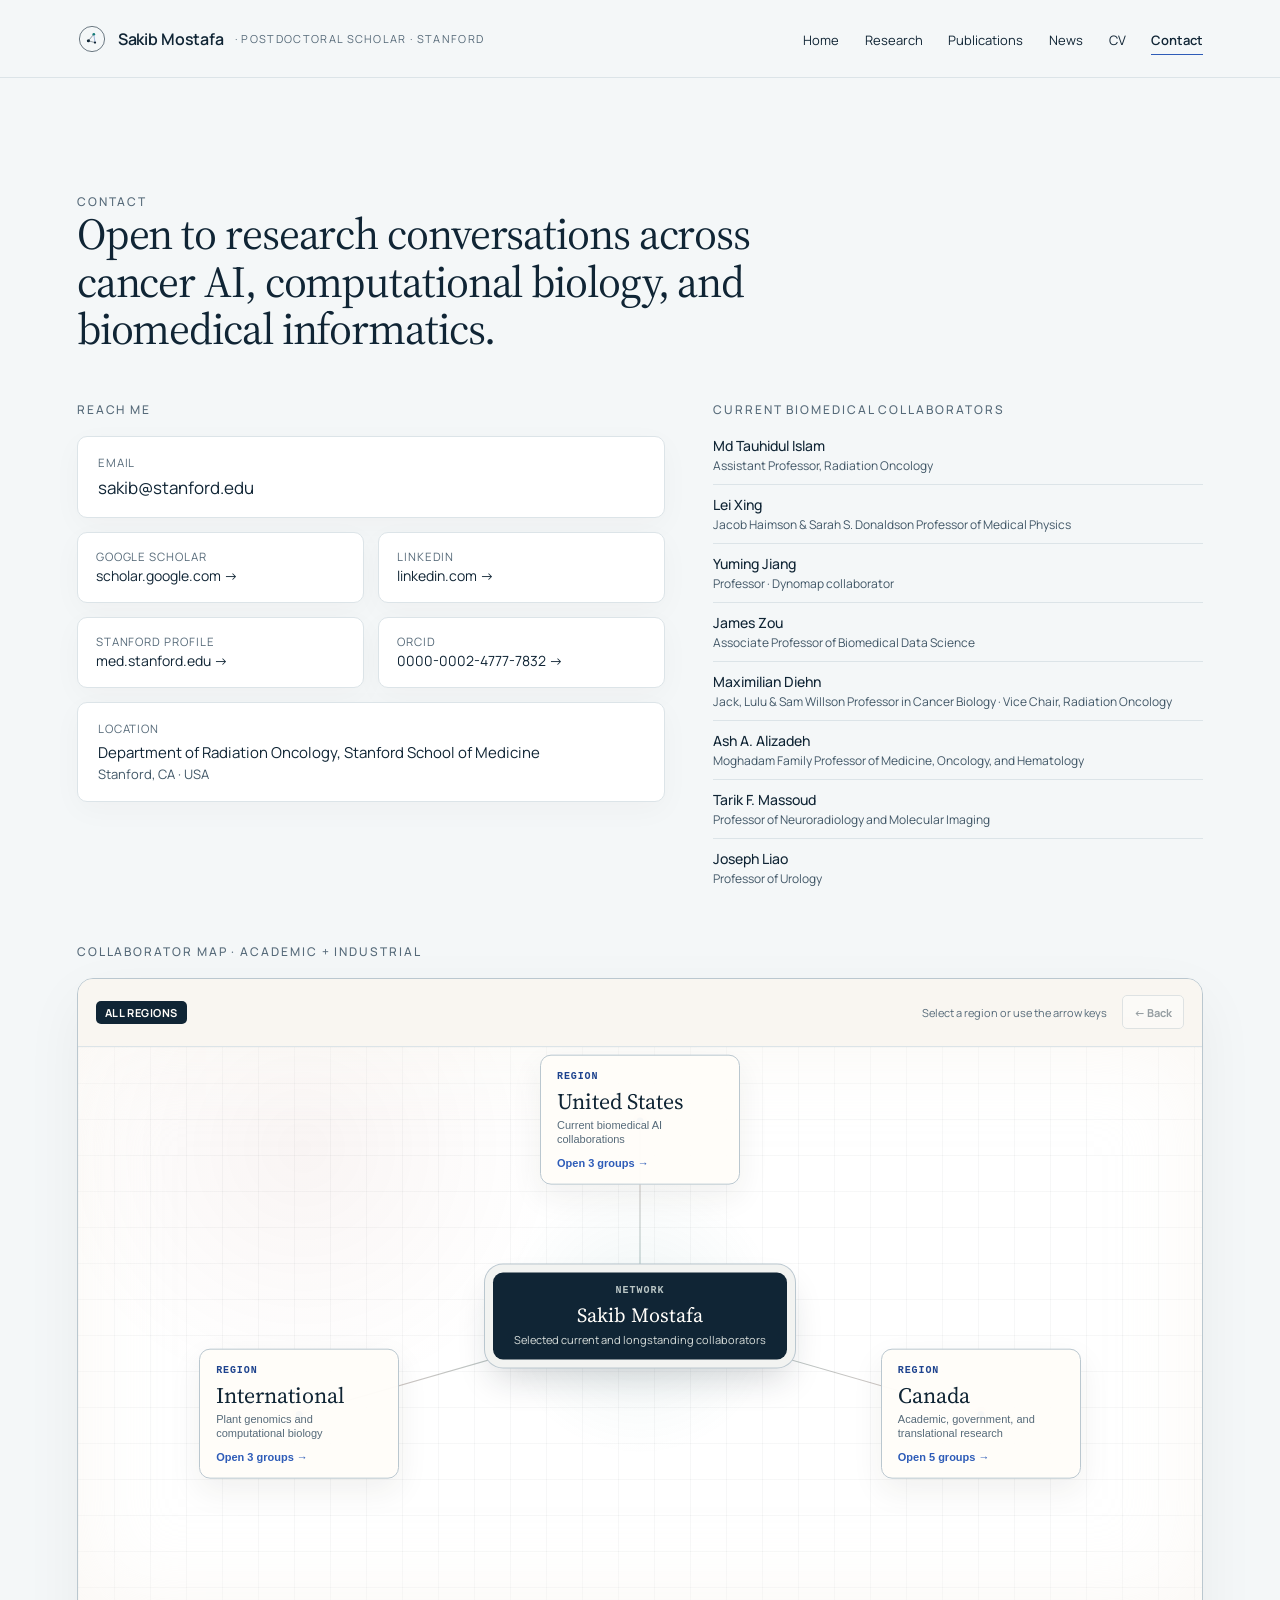
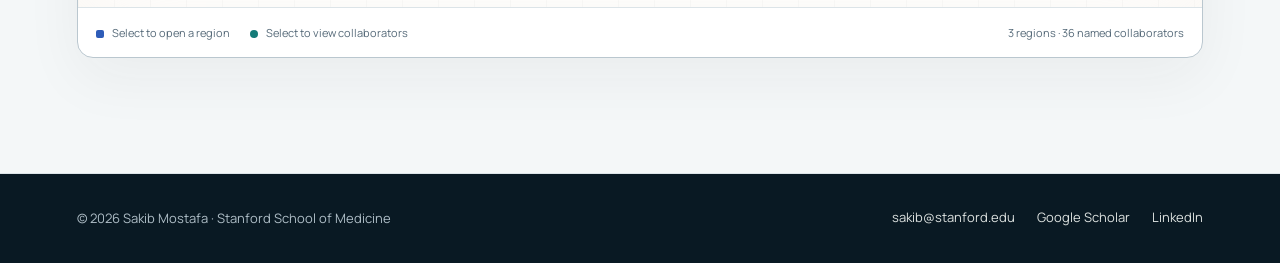
==== commit cc28d022: "Redesign academic portfolio and update research record" ====
--- a/contact.html
+++ b/contact.html
@@ -16,16 +16,16 @@
   <meta name="twitter:card" content="summary_large_image">
   <link rel="preconnect" href="https://fonts.googleapis.com">
   <link rel="preconnect" href="https://fonts.gstatic.com" crossorigin>
-  <link href="https://fonts.googleapis.com/css2?family=DM+Sans:wght@400;500;600;700&amp;family=DM+Serif+Display&amp;display=swap" rel="stylesheet">
+  <link href="https://fonts.googleapis.com/css2?family=Manrope:wght@400;500;600;700&amp;family=Source+Serif+4:opsz,wght@8..60,400;8..60,500;8..60,600&amp;display=swap" rel="stylesheet">
   <link rel="icon" href="favicon.svg" type="image/svg+xml">
-  <link rel="stylesheet" href="styles.css?v=20260907-1">
-  <script src="site.js?v=20260907-1" defer></script>
+  <link rel="stylesheet" href="styles.css?v=20260907-5">
+  <script src="site.js?v=20260907-3" defer></script>
 </head>
 <body>
 <div class="a-root page">
 
   <nav class="nav">
-    <div class="nav-brand">
+    <a class="nav-brand" href="index.html" aria-label="Sakib Mostafa home">
       <span class="a-logo-mark">
         <svg viewBox="0 0 100 100" width="30" height="30" aria-hidden="true">
           <circle cx="50" cy="50" r="42" fill="none" stroke="#15151a" stroke-width="2"/>
@@ -39,7 +39,7 @@
       </span>
       <span class="nav-brand-name">Sakib Mostafa</span>
       <span class="nav-brand-sub">· Postdoctoral Scholar · Stanford</span>
-    </div>
+    </a>
     <ul class="nav-links">
       <li><a class="nav-link" href="index.html">Home</a></li>
       <li><a class="nav-link" href="research.html">Research</a></li>
@@ -126,10 +126,6 @@
               <div class="collab-pname">Joseph Liao</div>
               <div class="collab-prole">Professor of Urology</div>
             </div>
-            <div class="collab-person">
-              <div class="collab-pname">Yuwei Xue</div>
-              <div class="collab-prole">Knowledge-graph learning collaborator</div>
-            </div>
           </div>
         </div>
       </div>
--- a/styles.css
+++ b/styles.css
@@ -246,12 +246,12 @@
 .collab-explorer { overflow: hidden; border: 1px solid var(--line-strong); border-radius: 16px; background: var(--panel); box-shadow: 0 20px 60px rgba(48,40,33,.05); }
 .collab-explorer-head { min-height: 68px; display: flex; align-items: center; justify-content: space-between; gap: 24px; padding: 14px 18px; border-bottom: 1px solid var(--line); background: rgba(247,243,237,.76); }
 .collab-breadcrumb { display: flex; flex-wrap: wrap; align-items: center; gap: 7px; }
-.collab-breadcrumb button { padding: 6px 9px; border: 0; border-radius: 5px; background: transparent; color: var(--ink-soft); font: 700 10px/1 var(--font); letter-spacing: .05em; text-transform: uppercase; cursor: pointer; }
+.collab-breadcrumb button { padding: 6px 9px; border: 0; border-radius: 5px; background: transparent; color: var(--ink-soft); font: 700 11px/1 var(--font); letter-spacing: .05em; text-transform: uppercase; cursor: pointer; }
 .collab-breadcrumb button:hover { background: var(--accent-soft); color: var(--accent-strong); }
 .collab-breadcrumb button[aria-current="page"] { background: var(--ink); color: #fffdf9; cursor: default; }
 .collab-breadcrumb-sep { color: var(--ink-mute); font-size: 11px; }
 .collab-map-controls { display: flex; align-items: center; gap: 15px; }
-.collab-instruction { color: var(--ink-mute); font-size: 10px; }
+.collab-instruction { color: var(--ink-mute); font-size: 11px; }
 .collab-back { min-height: 34px; padding: 7px 11px; border: 1px solid var(--line-strong); border-radius: 5px; background: var(--panel); color: var(--ink); font: 700 11px/1 var(--font); cursor: pointer; transition: background 160ms ease, color 160ms ease, border-color 160ms ease; }
 .collab-back:hover:not(:disabled) { border-color: var(--ink); background: var(--ink); color: #fffdf9; }
 .collab-back:disabled { cursor: not-allowed; opacity: .42; }
@@ -262,30 +262,30 @@
 .collab-edge { position: absolute; height: 1px; transform-origin: 0 50%; background: linear-gradient(90deg, rgba(51,127,130,.48), rgba(155,77,63,.32)); transition: opacity 180ms ease; }
 .collab-edge::after { content: ''; position: absolute; right: -3px; top: -3px; width: 7px; height: 7px; border-radius: 50%; background: var(--accent); box-shadow: 0 0 0 4px rgba(155,77,63,.1); }
 .collab-hub { position: absolute; z-index: 3; left: 50%; top: 48%; display: grid; justify-items: center; min-width: 170px; padding: 13px 21px; transform: translate(-50%,-50%); border-radius: 10px; background: var(--ink); color: #fffdf9; box-shadow: 0 0 0 8px rgba(255,253,249,.82), 0 0 0 9px var(--line-strong), 0 18px 35px rgba(23,32,42,.18); }
-.collab-hub span { font: 700 8px/1 var(--mono); letter-spacing: .13em; text-transform: uppercase; color: #b9c5c4; }
+.collab-hub span { font: 700 10px/1 var(--mono); letter-spacing: .1em; text-transform: uppercase; color: #b9c5c4; }
 .collab-hub strong { margin-top: 5px; font-family: var(--display); font-size: 20px; font-weight: 400; }
-.collab-hub small { margin-top: 3px; font-size: 9px; color: #d9dfdc; }
+.collab-hub small { margin-top: 3px; font-size: 11px; color: #d9dfdc; }
 .collab-nodes { z-index: 4; transition: opacity 160ms ease, transform 160ms ease; }
 .collab-stage.is-switching .collab-nodes { opacity: 0; transform: scale(.97); }
 .collab-map-node { position: absolute; display: grid; justify-items: start; width: 200px; min-height: 116px; padding: 15px 16px; transform: translate(-50%,-50%); border: 1px solid var(--line-strong); border-radius: 11px; background: rgba(255,253,249,.96); color: var(--ink); text-align: left; cursor: pointer; box-shadow: 0 12px 32px rgba(44,37,31,.07); transition: transform 180ms ease, border-color 180ms ease, box-shadow 180ms ease, background 180ms ease; }
 .collab-map-node:hover, .collab-map-node:focus-visible { transform: translate(-50%,-50%) translateY(-5px); border-color: var(--accent); background: #fffaf3; box-shadow: 0 18px 42px rgba(44,37,31,.12); }
 .collab-map-node.is-selected { border-color: var(--accent); box-shadow: 0 0 0 3px rgba(155,77,63,.12), 0 18px 42px rgba(44,37,31,.12); }
-.collab-node-type { color: var(--accent-strong); font: 700 8px/1.2 var(--mono); letter-spacing: .11em; text-transform: uppercase; }
+.collab-node-type { color: var(--accent-strong); font: 700 10px/1.2 var(--mono); letter-spacing: .09em; text-transform: uppercase; }
 .collab-map-node strong { margin-top: 7px; font-family: var(--display); font-size: 22px; font-weight: 400; line-height: 1; }
-.collab-node-meta { margin-top: 6px; color: var(--ink-mute); font-size: 10px; line-height: 1.35; }
-.collab-node-action { align-self: end; margin-top: 10px; color: var(--accent); font-size: 9px; font-weight: 700; }
+.collab-node-meta { margin-top: 6px; color: var(--ink-mute); font-size: 11px; line-height: 1.35; }
+.collab-node-action { align-self: end; margin-top: 10px; color: var(--accent); font-size: 11px; font-weight: 700; }
 .collab-map-node--leaf .collab-node-action { color: var(--edge-teal); }
 .collab-detail { position: absolute; z-index: 8; right: 22px; bottom: 22px; width: min(340px, calc(100% - 44px)); max-height: 445px; overflow-y: auto; padding: 23px; border: 1px solid var(--line-strong); border-radius: 12px; background: rgba(255,253,249,.98); box-shadow: 0 24px 70px rgba(23,32,42,.18); animation: collabDetailIn 220ms cubic-bezier(.2,.75,.25,1) both; }
 .collab-detail-close { position: absolute; right: 12px; top: 10px; width: 30px; height: 30px; border: 0; border-radius: 50%; background: var(--bg); color: var(--ink); font-size: 19px; cursor: pointer; }
 .collab-detail-close:hover { background: var(--ink); color: #fffdf9; }
-.collab-detail-kicker { padding-right: 38px; color: var(--accent); font: 700 9px/1.3 var(--mono); letter-spacing: .1em; text-transform: uppercase; }
+.collab-detail-kicker { padding-right: 38px; color: var(--accent); font: 700 11px/1.3 var(--mono); letter-spacing: .09em; text-transform: uppercase; }
 .collab-detail h3 { max-width: 270px; margin-top: 9px; font-family: var(--display); font-size: 29px; font-weight: 400; line-height: 1.05; }
-.collab-detail-place { margin-top: 5px !important; color: var(--ink-mute); font-size: 10px; }
+.collab-detail-place { margin-top: 5px !important; color: var(--ink-mute); font-size: 11px; }
 .collab-detail-people { display: grid; gap: 8px; margin: 18px 0 0; padding: 15px 0 0; border-top: 1px solid var(--line); list-style: none; }
 .collab-detail-people li { display: grid; gap: 2px; color: var(--ink); font-size: 12px; font-weight: 600; }
-.collab-detail-people small { color: var(--ink-mute); font-size: 9px; font-weight: 400; }
-.collab-detail-note { margin-top: 16px !important; color: var(--ink-mute); font-size: 9px; line-height: 1.5; }
-.collab-legend { min-height: 50px; display: flex; align-items: center; gap: 20px; padding: 12px 18px; border-top: 1px solid var(--line); color: var(--ink-mute); font-size: 9px; }
+.collab-detail-people small { color: var(--ink-mute); font-size: 11px; font-weight: 400; }
+.collab-detail-note { margin-top: 16px !important; color: var(--ink-mute); font-size: 11px; line-height: 1.5; }
+.collab-legend { min-height: 50px; display: flex; align-items: center; gap: 20px; padding: 12px 18px; border-top: 1px solid var(--line); color: var(--ink-mute); font-size: 11px; }
 .collab-legend span:last-child { margin-left: auto; }
 .legend-dot { display: inline-block; width: 8px; height: 8px; margin-right: 6px; border-radius: 2px; vertical-align: -1px; }
 .legend-dot--branch { background: var(--accent); }.legend-dot--leaf { border-radius: 50%; background: var(--edge-teal); }
@@ -349,49 +349,59 @@
 }
 
 /* ============================================================
-   2026 portfolio refresh
-   Warm editorial system with restrained, scientific motion.
+   2026 faculty portfolio system
+   Mineral academic palette with restrained, scientific motion.
    ============================================================ */
 
 :root {
-  --bg: #f7f3ed;
-  --panel: #fffdf9;
-  --ink: #17202a;
-  --ink-soft: #4c5862;
-  --ink-mute: #596365;
-  --line: #ddd8cf;
-  --line-strong: #c8c1b6;
-  --accent: #9b4d3f;
-  --accent-strong: #7c332a;
-  --accent-soft: #f0ddd6;
-  --edge-teal: #337f82;
-  --node-gold: #cf8f35;
-  --blue: #225d79;
-  --font: 'DM Sans', 'Inter', ui-sans-serif, system-ui, -apple-system, sans-serif;
-  --display: 'DM Serif Display', Georgia, serif;
-  --shadow: 0 24px 70px rgba(47, 39, 31, 0.08);
+  --bg: #f4f7f8;
+  --panel: #ffffff;
+  --ink: #102535;
+  --ink-soft: #405666;
+  --ink-mute: #566a79;
+  --line: #dce4e8;
+  --line-strong: #bac7cf;
+  --accent: #2e5cb8;
+  --accent-strong: #1e438e;
+  --accent-soft: #e3ebfa;
+  --edge-teal: #147b78;
+  --node-gold: #b87d24;
+  --blue: #2e5cb8;
+  --font: 'Manrope', 'Inter', ui-sans-serif, system-ui, -apple-system, sans-serif;
+  --display: 'Source Serif 4', Georgia, serif;
+  --shadow: 0 22px 60px rgba(16, 37, 53, 0.11);
+  --type-eyebrow: 12px;
+  --type-meta: 12px;
+  --type-micro: 10px;
 }
 
 html { scroll-behavior: smooth; }
 body { overflow-x: hidden; }
+section[id] { scroll-margin-top: 78px; }
 .a-root h1, .a-root h2, .a-root h3, .a-root h4 { letter-spacing: -0.025em; }
 .a-root a:focus-visible, .a-root button:focus-visible { outline: 3px solid rgba(51, 127, 130, 0.35); outline-offset: 4px; border-radius: 4px; }
 .skip-link { position: fixed; left: 16px; top: -80px; z-index: 100; padding: 10px 14px; color: white !important; background: var(--ink); border-radius: 6px; transition: top 180ms ease; }
 .skip-link:focus { top: 16px; }
 
 .nav {
-  position: relative;
+  position: sticky;
+  top: 0;
   z-index: 20;
-  min-height: 84px;
-  padding: 20px clamp(24px, 6vw, 92px);
-  background: rgba(247, 243, 237, 0.88);
+  min-height: 78px;
+  padding: 17px clamp(24px, 6vw, 92px);
+  background: rgba(244, 247, 248, 0.91);
   backdrop-filter: blur(18px);
   -webkit-backdrop-filter: blur(18px);
 }
 .nav-brand { gap: 11px; }
+.nav-brand svg circle:first-of-type, .nav-brand svg line { stroke: currentColor; }
+.nav-brand svg line:nth-of-type(3) { stroke: var(--accent); }
+.nav-brand svg circle:nth-of-type(2), .nav-brand svg circle:nth-of-type(3) { fill: currentColor; }
+.nav-brand svg circle:nth-of-type(4) { fill: var(--edge-teal); }
+.nav-brand:hover .nav-brand-name { color: var(--accent); }
 .nav-brand > span:last-child { display: grid; gap: 2px; }
 .nav-brand-name { line-height: 1; }
-.nav-brand-sub { margin-left: 0; font-size: 10px; letter-spacing: 0.12em; text-transform: uppercase; }
+.nav-brand-sub { margin-left: 0; font-size: 11px; letter-spacing: 0.12em; text-transform: uppercase; }
 .nav-links { gap: clamp(16px, 2vw, 30px); }
 .nav-link { position: relative; padding: 8px 0; border: 0; font-size: 13px; }
 .nav-link::after { content: ''; position: absolute; left: 0; right: 100%; bottom: 2px; height: 1px; background: var(--accent); transition: right 220ms ease; }
@@ -402,9 +412,9 @@
   position: relative;
   isolation: isolate;
   display: grid;
-  grid-template-columns: minmax(0, 1.08fr) minmax(360px, .92fr);
-  min-height: 730px;
-  padding: clamp(74px, 9vw, 132px) clamp(24px, 6vw, 92px) 0;
+  grid-template-columns: minmax(0, 1fr) minmax(380px, .9fr);
+  min-height: 660px;
+  padding: clamp(70px, 8vw, 112px) clamp(24px, 6vw, 92px) 0;
   overflow: hidden;
   border-bottom: 1px solid var(--line);
 }
@@ -414,27 +424,32 @@
   inset: 0;
   z-index: -3;
   background:
-    radial-gradient(circle at 86% 18%, rgba(51,127,130,.15), transparent 31%),
-    radial-gradient(circle at 70% 62%, rgba(207,143,53,.12), transparent 30%),
-    linear-gradient(115deg, transparent 0 63%, rgba(255,255,255,.5) 63% 100%);
+    radial-gradient(circle at 88% 16%, rgba(20,123,120,.14), transparent 29%),
+    radial-gradient(circle at 72% 68%, rgba(46,92,184,.11), transparent 31%),
+    linear-gradient(116deg, transparent 0 62%, rgba(255,255,255,.68) 62% 100%);
 }
 .hero-stage::after {
   content: '';
   position: absolute;
   inset: 0;
   z-index: -2;
-  opacity: .25;
-  background-image: linear-gradient(rgba(23,32,42,.12) 1px, transparent 1px), linear-gradient(90deg, rgba(23,32,42,.12) 1px, transparent 1px);
-  background-size: 48px 48px;
+  opacity: .2;
+  background-image: linear-gradient(rgba(16,37,53,.11) 1px, transparent 1px), linear-gradient(90deg, rgba(16,37,53,.11) 1px, transparent 1px);
+  background-size: 52px 52px;
   mask-image: linear-gradient(90deg, transparent 46%, black);
 }
-.hero-copy { position: relative; z-index: 2; max-width: 760px; padding-bottom: 86px; }
+.hero-copy { position: relative; z-index: 2; max-width: 720px; padding-bottom: 72px; }
 .status-line { display: flex; align-items: center; gap: 9px; margin-bottom: 28px; color: var(--ink-soft); font-size: 12px; font-weight: 600; letter-spacing: .12em; text-transform: uppercase; }
 .status-dot { width: 8px; height: 8px; border-radius: 50%; background: var(--edge-teal); box-shadow: 0 0 0 5px rgba(51,127,130,.12); animation: statusPulse 2.6s ease-in-out infinite; }
-.h1-hero { max-width: 750px; font-family: var(--display); font-size: clamp(58px, 7.1vw, 104px); font-weight: 400 !important; line-height: .94; letter-spacing: -.05em !important; text-wrap: balance; }
-.h1-hero em { color: var(--accent); font-weight: 400; }
-.hero-stage .lede { max-width: 690px; margin-top: 32px; font-size: clamp(19px, 2vw, 26px); line-height: 1.42; color: var(--ink); text-wrap: pretty; }
-.hero-stage .bio { max-width: 650px; font-size: 15px; }
+.h1-hero { max-width: 720px; font-family: var(--display); font-size: clamp(50px, 5.4vw, 78px); font-weight: 500 !important; line-height: .98; letter-spacing: -.042em !important; text-wrap: balance; }
+.h1-hero .hero-accent { display: inline-block; color: var(--accent); font-style: normal; font-weight: inherit; white-space: nowrap; }
+.hero-stage .lede,
+.hero-stage .bio { width: 100%; max-width: 650px; text-align: left; }
+.hero-stage .lede { margin-top: 28px; font-size: clamp(18px, 1.7vw, 23px); line-height: 1.48; color: var(--ink); text-wrap: pretty; }
+.hero-stage .bio { font-size: 14px; line-height: 1.7; }
+.hero-links { display: flex; flex-wrap: wrap; gap: 12px 26px; margin-top: 32px; }
+.hero-links a { padding-bottom: 4px; border-bottom: 1px solid var(--line-strong); color: var(--ink); font-size: 12px; font-weight: 700; }
+.hero-links a:hover { border-color: var(--accent); color: var(--accent); }
 .hero-ctas { align-items: center; }
 .cta { min-height: 43px; justify-content: center; padding: 11px 17px; border-radius: 4px; border-color: var(--line-strong); font-size: 12px; font-weight: 700; letter-spacing: .02em; transition: transform 180ms ease, background 180ms ease, border-color 180ms ease; }
 .cta:hover { transform: translateY(-2px); border-color: var(--ink); }
@@ -448,7 +463,7 @@
 .hero-cover-window { position: relative; aspect-ratio: 1.9; overflow: hidden; border: 1px solid rgba(23,32,42,.16); border-radius: 16px; background: #f1ede5; box-shadow: 0 30px 80px rgba(32,39,42,.14); }
 .hero-cover-window img { width: 100%; height: 100%; object-fit: cover; object-position: center; transition: transform 600ms cubic-bezier(.2,.75,.25,1); }
 .hero-cover:hover .hero-cover-window img { transform: scale(1.025); }
-.hero-cover figcaption { display: flex; justify-content: space-between; gap: 18px; margin: 12px 4px 0; color: var(--ink-mute); font: 600 9px/1.4 var(--mono); letter-spacing: .07em; text-transform: uppercase; }
+.hero-cover figcaption { display: flex; justify-content: space-between; gap: 18px; margin: 12px 4px 0; color: var(--ink-mute); font: 600 var(--type-meta)/1.4 var(--mono); letter-spacing: .07em; text-transform: uppercase; }
 .hero-cover figcaption strong { color: var(--accent-strong); font-weight: 600; text-align: right; }
 .map-halo { position: absolute; border-radius: 50%; border: 1px solid rgba(51,127,130,.22); }
 .map-halo--one { inset: 7%; animation: haloSpin 22s linear infinite; }
@@ -461,27 +476,38 @@
 .map-cell:nth-child(3n) { background: #e8c9bd; animation-delay: -.8s; }
 .map-cell:nth-child(4n) { background: #e7c98f; animation-delay: -1.6s; }
 .map-cell:nth-child(5n) { background: #9abdc0; animation-delay: -2.4s; }
-.floating-feature { position: absolute; z-index: 4; padding: 7px 10px; border: 1px solid rgba(23,32,42,.13); border-radius: 999px; background: rgba(255,253,249,.9); box-shadow: 0 10px 25px rgba(34,30,27,.08); font: 600 10px/1 var(--mono); color: var(--ink-soft); animation: featureFloat 6s ease-in-out infinite; }
+.floating-feature { position: absolute; z-index: 4; padding: 7px 10px; border: 1px solid rgba(23,32,42,.13); border-radius: 999px; background: rgba(255,253,249,.9); box-shadow: 0 10px 25px rgba(34,30,27,.08); font: 600 11px/1 var(--mono); color: var(--ink-soft); animation: featureFloat 6s ease-in-out infinite; }
 .f1 { left: 3%; top: 27%; }
 .f2 { right: 5%; top: 19%; animation-delay: -1.1s; }
 .f3 { right: 0; bottom: 28%; animation-delay: -2.2s; }
 .f4 { left: 10%; bottom: 17%; animation-delay: -3.3s; }
 .f5 { left: 44%; top: 5%; animation-delay: -4.4s; }
-.map-caption { position: absolute; left: 50%; bottom: 4%; display: flex; align-items: center; gap: 10px; transform: translateX(-50%); white-space: nowrap; color: var(--ink-mute); font-size: 10px; letter-spacing: .08em; text-transform: uppercase; }
+.map-caption { position: absolute; left: 50%; bottom: 4%; display: flex; align-items: center; gap: 10px; transform: translateX(-50%); white-space: nowrap; color: var(--ink-mute); font-size: 11px; letter-spacing: .08em; text-transform: uppercase; }
 .map-caption i { width: 54px; height: 1px; background: linear-gradient(90deg, var(--ink-mute), var(--accent)); }
 .map-caption strong { color: var(--accent); }
 
-.stats--hero { grid-column: 1 / -1; z-index: 3; margin: 0 calc(clamp(24px, 6vw, 92px) * -1); grid-template-columns: repeat(4, 1fr); background: rgba(221,216,207,.9); }
-.stats--hero .stat { min-height: 134px; padding: 25px clamp(20px, 3vw, 42px); background: rgba(255,253,249,.78); }
-.stats--hero .stat-value { font-family: var(--display); font-size: 42px; font-weight: 400; color: var(--accent); }
+.stats--hero { grid-column: 1 / -1; z-index: 3; margin: 0 calc(clamp(24px, 6vw, 92px) * -1); grid-template-columns: repeat(4, 1fr); background: var(--line); }
+.stats--hero .stat { min-height: 116px; padding: 22px clamp(20px, 3vw, 42px); background: rgba(255,255,255,.78); }
+.stats--hero .stat-value { font-family: var(--display); font-size: 38px; font-weight: 500; color: var(--accent); }
 
 .section { padding: clamp(78px, 9vw, 132px) clamp(24px, 6vw, 92px); }
 .section-heading { display: grid; grid-template-columns: minmax(0, 1.1fr) minmax(280px, .9fr); gap: 70px; align-items: end; margin-bottom: 48px; }
-.section-heading h2 { max-width: 780px; margin-top: 12px; font-family: var(--display); font-size: clamp(38px, 4.6vw, 66px); font-weight: 400; line-height: 1; }
+.section-heading h2 { max-width: 780px; margin-top: 12px; font-family: var(--display); font-size: clamp(36px, 4.2vw, 60px); font-weight: 500; line-height: 1.04; }
 .section-heading > p { max-width: 560px; color: var(--ink-soft); font-size: 15px; line-height: 1.7; }
 .section-heading--compact { align-items: center; }
 .section-link { color: var(--accent) !important; font-size: 13px; font-weight: 700; justify-self: end; }
 .sr-only { position: absolute !important; width: 1px !important; height: 1px !important; padding: 0 !important; margin: -1px !important; overflow: hidden !important; clip: rect(0, 0, 0, 0) !important; white-space: nowrap !important; border: 0 !important; }
+
+.section--program { background: #e9eff2; }
+.program-layout { display: grid; grid-template-columns: minmax(250px, .72fr) minmax(0, 1.28fr); gap: clamp(52px, 8vw, 118px); align-items: start; }
+.program-statement { position: sticky; top: 112px; padding-top: 23px; border-top: 3px solid var(--accent); }
+.program-statement > span { color: var(--accent); font: 700 var(--type-eyebrow)/1.2 var(--mono); letter-spacing: .12em; text-transform: uppercase; }
+.program-statement p { margin-top: 20px; font-family: var(--display); font-size: clamp(28px, 3vw, 43px); font-weight: 500; line-height: 1.12; }
+.program-statement a { display: inline-block; margin-top: 30px; padding-bottom: 4px; border-bottom: 1px solid var(--line-strong); color: var(--accent); font-size: 12px; font-weight: 700; }
+.program-list { border-top: 1px solid var(--line-strong); }
+.program-row { padding: 30px 0; border-bottom: 1px solid var(--line-strong); }
+.program-row h3 { font-family: var(--display); font-size: clamp(24px, 2.2vw, 32px); font-weight: 500; }
+.program-row p { max-width: 680px; margin-top: 10px; color: var(--ink-soft); font-size: 13px; line-height: 1.7; }
 
 .section--projects { background: var(--panel); }
 .project-carousel { position: relative; }
@@ -489,30 +515,30 @@
 .project-viewport::-webkit-scrollbar { display: none; }
 .project-viewport:focus-visible { outline: 2px solid var(--accent); outline-offset: 7px; border-radius: 10px; }
 .project-track { display: grid; grid-auto-flow: column; grid-auto-columns: calc((100% - 36px) / 3); gap: 18px; }
-.project-card { position: relative; display: flex; flex-direction: column; min-width: 0; min-height: 600px; padding: 20px 24px 27px; overflow: hidden; scroll-snap-align: start; scroll-snap-stop: always; border: 1px solid var(--line); border-radius: 14px; background: var(--bg); cursor: pointer; transition: transform 260ms ease, box-shadow 260ms ease, border-color 260ms ease; }
+.project-card { position: relative; display: flex; flex-direction: column; min-width: 0; min-height: 600px; padding: 20px 24px 27px; overflow: hidden; scroll-snap-align: start; scroll-snap-stop: always; border: 1px solid var(--line); border-radius: 7px; background: var(--bg); cursor: pointer; transition: transform 260ms ease, box-shadow 260ms ease, border-color 260ms ease; }
 .project-card:hover { transform: translateY(-8px); border-color: var(--line-strong); box-shadow: var(--shadow); }
 .project-card:focus-within { border-color: var(--accent); box-shadow: 0 0 0 3px rgba(155,77,63,.15), var(--shadow); }
 .project-card-hit { position: absolute; z-index: 1; inset: 0; border-radius: inherit; }
 .project-card > :not(.project-card-hit) { position: relative; z-index: 2; pointer-events: none; }
-.project-visual { position: relative; height: 220px; margin: -4px -8px 24px; overflow: hidden; border-radius: 10px; background: #e7e2d9; }
-.project-cover-frame { height: auto; aspect-ratio: 1.9; border: 1px solid rgba(23,32,42,.1); background: #eee9e0; }
+.project-visual { position: relative; height: 220px; margin: -4px -8px 24px; overflow: hidden; border-radius: 3px; background: #e7ecef; }
+.project-cover-frame { height: auto; aspect-ratio: 1.9; border: 1px solid rgba(16,37,53,.12); background: #edf1f3; }
 .project-cover-frame img { width: 100%; height: 100%; object-fit: cover; object-position: center; transition: transform 520ms cubic-bezier(.2,.75,.25,1); }
 .project-card:hover .project-cover-frame img { transform: scale(1.035); }
 .project-cover-frame--graph { background: #17262c; }
 .project-cover-frame--foundation { background: #0a1930; }
 .project-cover-frame--gig { background: #f2eee6; }
 .project-cover-frame--bioglyph { background: #081c38; }
-.project-kicker { font: 600 10px/1.4 var(--mono); color: var(--ink-mute); letter-spacing: .08em; text-transform: uppercase; }
+.project-kicker { font: 600 var(--type-eyebrow)/1.4 var(--mono); color: var(--ink-mute); letter-spacing: .08em; text-transform: uppercase; }
 .project-card h3 { margin-top: 9px; font-family: var(--display); font-size: clamp(29px, 2.7vw, 34px); font-weight: 400; line-height: 1.04; }
 .project-card > p { margin-top: 12px; color: var(--ink-soft); font-size: 14px; line-height: 1.65; }
 .project-metric { display: grid; gap: 4px; margin-top: auto; padding-top: 25px; }
 .project-metric strong { font-family: var(--display); color: var(--accent); font-size: 29px; font-weight: 400; }
-.project-metric span { max-width: 300px; color: var(--ink-mute); font-size: 11px; line-height: 1.45; }
+.project-metric span { max-width: 300px; color: var(--ink-mute); font-size: var(--type-meta); line-height: 1.45; }
 .project-links { display: flex; gap: 18px; margin-top: 20px; padding-top: 17px; border-top: 1px solid var(--line); pointer-events: auto !important; }
 .project-links a { font-size: 12px; font-weight: 700; }
 .project-links a:first-child { color: var(--accent); }
-.project-status { color: var(--ink-mute); font-size: 10px; line-height: 1.4; }
-.project-carousel-arrow { position: absolute; z-index: 5; top: calc(50% - 48px); display: grid; width: 46px; height: 46px; place-items: center; border: 1px solid var(--line-strong); border-radius: 50%; background: #fffdf9; color: var(--ink); box-shadow: 0 8px 24px rgba(23,32,42,.14); cursor: pointer; transition: transform 180ms ease, color 180ms ease, background 180ms ease; }
+.project-status { color: var(--ink-mute); font-size: var(--type-meta); line-height: 1.4; }
+.project-carousel-arrow { position: absolute; z-index: 5; top: calc(50% - 48px); display: grid; width: 46px; height: 46px; place-items: center; border: 1px solid var(--line-strong); border-radius: 50%; background: #ffffff; color: var(--ink); box-shadow: 0 8px 24px rgba(16,37,53,.14); cursor: pointer; transition: transform 180ms ease, color 180ms ease, background 180ms ease; }
 .project-carousel-arrow:hover { transform: scale(1.07); background: var(--ink); color: #fff; }
 .project-carousel-arrow:focus-visible, .project-carousel-toggle:focus-visible, .project-dot:focus-visible { outline: 2px solid var(--accent); outline-offset: 3px; }
 .project-carousel-arrow--prev { left: -23px; }
@@ -521,7 +547,7 @@
 .project-dots { display: flex; align-items: center; justify-content: center; gap: 10px; }
 .project-dot { width: 9px; height: 9px; padding: 0; border: 1px solid var(--ink-mute); border-radius: 50%; background: transparent; cursor: pointer; transition: width 180ms ease, border-color 180ms ease, background 180ms ease; }
 .project-dot[aria-current="true"] { width: 26px; border-color: var(--accent); border-radius: 999px; background: var(--accent); }
-.project-carousel-toggle { padding: 7px 10px; border: 1px solid var(--line-strong); border-radius: 999px; background: transparent; color: var(--ink-soft); font: 600 9px/1 var(--mono); letter-spacing: .04em; cursor: pointer; transition: border-color 180ms ease, color 180ms ease, background 180ms ease; }
+.project-carousel-toggle { padding: 7px 10px; border: 1px solid var(--line-strong); border-radius: 999px; background: transparent; color: var(--ink-soft); font: 600 11px/1 var(--mono); letter-spacing: .04em; cursor: pointer; transition: border-color 180ms ease, color 180ms ease, background 180ms ease; }
 .project-carousel-toggle:hover { border-color: var(--ink); background: rgba(255,255,255,.42); color: var(--ink); }
 
 .visual-dynomap { display: grid; grid-template-columns: 1fr 48px 1fr; align-items: center; padding: 32px; background: radial-gradient(circle at 70% 50%, rgba(155,77,63,.16), transparent 42%), #eae5dc; }
@@ -551,12 +577,25 @@
 .cell-mask { position: absolute; right: 14%; bottom: 13%; display: grid; grid-template-columns: 1fr 1fr; width: 54px; height: 54px; gap: 3px; padding: 5px; border: 1px solid rgba(23,32,42,.2); border-radius: 8px; background: rgba(255,253,249,.8); }
 .cell-mask i { background: var(--ink); opacity: .75; animation: maskBlink 3.6s steps(1) infinite; }.cell-mask i:nth-child(2) { animation-delay: -.9s; }.cell-mask i:nth-child(3) { animation-delay: -1.8s; }.cell-mask i:nth-child(4) { animation-delay: -2.7s; }
 
-.section--news { background: #efe9df; }
+.section--selected-publications { background: var(--bg); }
+.featured-pubs { border-top: 1px solid var(--line-strong); }
+.featured-pub { display: grid; grid-template-columns: 130px minmax(0, 1fr) 185px; gap: clamp(22px, 4vw, 62px); align-items: start; padding: 28px 0; border-bottom: 1px solid var(--line-strong); }
+.featured-pub-index { display: grid; gap: 8px; padding-top: 4px; color: var(--accent); font: 700 11px/1 var(--mono); }
+.featured-pub-index span { color: var(--ink-mute); font: 600 11px/1.3 var(--font); letter-spacing: .08em; text-transform: uppercase; }
+.featured-pub-main h3 { max-width: 820px; font-family: var(--display); font-size: clamp(20px, 2vw, 28px); font-weight: 500; line-height: 1.2; }
+.featured-pub-main p { max-width: 800px; margin-top: 10px; color: var(--ink-mute); font-size: var(--type-meta); line-height: 1.55; }
+.featured-pub-main p strong { color: var(--ink); }
+.featured-pub-meta { display: grid; justify-items: start; gap: 12px; padding-top: 5px; }
+.featured-pub-meta span { color: var(--ink-mute); font-size: var(--type-meta); line-height: 1.45; text-transform: uppercase; letter-spacing: .06em; }
+.featured-pub-meta a { padding-bottom: 3px; border-bottom: 1px solid var(--line-strong); color: var(--accent); font-size: var(--type-meta); font-weight: 700; }
+.featured-pub-note { margin-top: 14px !important; color: var(--ink-mute); font-size: var(--type-meta); }
+
+.section--news { background: #e8eef2; }
 .news-list { border-top: 1px solid var(--line-strong); }
 .news-item { display: grid; grid-template-columns: 120px minmax(0, 1fr) 30px; gap: clamp(20px, 4vw, 60px); align-items: start; padding: 25px 8px; border-bottom: 1px solid var(--line-strong); transition: padding-left 180ms ease, background 180ms ease; }
 .news-item:hover { padding-left: 16px; background: rgba(255,255,255,.25); }
-.news-item time { padding-top: 4px; font: 600 11px/1.3 var(--mono); color: var(--ink-mute); }
-.news-type { display: inline-block; margin-bottom: 6px; color: var(--accent-strong); font-size: 10px; font-weight: 700; letter-spacing: .12em; text-transform: uppercase; }
+.news-item time { padding-top: 4px; font: 600 var(--type-meta)/1.3 var(--mono); color: var(--ink-mute); }
+.news-type { display: inline-block; margin-bottom: 6px; color: var(--accent-strong); font-size: var(--type-eyebrow); font-weight: 700; letter-spacing: .12em; text-transform: uppercase; }
 .news-item h3 { max-width: 900px; font-size: clamp(16px, 1.6vw, 21px); font-weight: 500; line-height: 1.35; }
 .news-item p { margin-top: 5px; color: var(--ink-mute); font-size: 12px; }
 .news-item > a, .news-mark { justify-self: end; color: var(--accent); font-size: 17px; }
@@ -564,20 +603,41 @@
 
 .section--media { background: var(--ink); color: #f8f3ea; }
 .section--media .a-section-label, .section--media .section-heading > p { color: #aeb8ba; }
-.media-cards { display: grid; grid-template-columns: repeat(3, 1fr); gap: 16px; }
-.media-card { display: flex; flex-direction: column; min-height: 290px; padding: 28px; border: 1px solid rgba(255,255,255,.22); border-radius: 12px; background: #f4eee5; color: var(--ink) !important; transition: transform 220ms ease, background 220ms ease; }
-.media-card:hover { transform: translateY(-5px); background: #fffaf2; }
+.media-cards { display: grid; grid-template-columns: repeat(2, minmax(0, 1fr)); gap: 16px; }
+.media-card { display: flex; flex-direction: column; min-height: 290px; padding: 28px; border: 1px solid rgba(255,255,255,.22); border-radius: 5px; background: #edf2f4; color: var(--ink) !important; transition: transform 220ms ease, background 220ms ease; }
+.media-card:hover { transform: translateY(-5px); background: #ffffff; }
 .media-card--dark { background: var(--accent-strong); color: #fff8ee !important; }
-.media-card--dark:hover { background: #8b3f34; }
-.media-card-source { font: 600 10px/1.3 var(--mono); letter-spacing: .08em; text-transform: uppercase; opacity: .78; }
-.media-card h3 { max-width: 330px; margin-top: 26px; font-family: var(--display); font-size: 31px; font-weight: 400; line-height: 1.06; }
+.media-card--dark:hover { background: #173774; }
+.media-card-context { color: var(--accent); font: 700 var(--type-eyebrow)/1.45 var(--mono); letter-spacing: .08em; text-transform: uppercase; }
+.media-card--dark .media-card-context { color: #d9e5ff; }
+.media-card-source { margin-top: 13px; font: 600 var(--type-meta)/1.45 var(--mono); letter-spacing: .06em; text-transform: uppercase; opacity: .72; }
+.media-card h3 { max-width: 480px; margin-top: 24px; font-family: var(--display); font-size: 31px; font-weight: 400; line-height: 1.06; }
 .media-card p { margin-top: 14px; font-size: 13px; line-height: 1.6; opacity: .84; }
-.media-card-link { margin-top: auto; padding-top: 25px; font-size: 11px; font-weight: 700; }
-
-.footer { gap: 22px; padding: 34px clamp(24px, 6vw, 92px); background: #12191f; color: #aeb8ba; }
+.media-card-link { margin-top: auto; padding-top: 25px; font-size: var(--type-meta); font-weight: 700; }
+
+.section--faculty-profile { background: var(--panel); }
+.faculty-profile-grid { display: grid; grid-template-columns: repeat(3, 1fr); border-top: 1px solid var(--line-strong); border-bottom: 1px solid var(--line-strong); }
+.faculty-profile-item { min-height: 360px; padding: 30px clamp(24px, 3vw, 42px); border-right: 1px solid var(--line-strong); }
+.faculty-profile-item:last-child { border-right: 0; }
+.faculty-profile-item > span { color: var(--accent); font: 700 var(--type-eyebrow)/1.25 var(--mono); letter-spacing: .08em; text-transform: uppercase; }
+.faculty-profile-item > strong { display: block; margin-top: 58px; font-family: var(--display); font-size: clamp(29px, 3vw, 43px); font-weight: 500; color: var(--accent); }
+.faculty-profile-item h3 { max-width: 300px; margin-top: 12px; font-family: var(--display); font-size: 25px; font-weight: 500; line-height: 1.12; }
+.faculty-profile-item p { max-width: 350px; margin-top: 15px; color: var(--ink-soft); font-size: 12px; line-height: 1.7; }
+.faculty-profile-link { display: inline-block; margin-top: 25px; padding-bottom: 4px; border-bottom: 1px solid var(--line-strong); color: var(--accent) !important; font-size: 12px; font-weight: 700; }
+
+.section--contact-home { display: grid; grid-template-columns: minmax(0, 1.2fr) minmax(280px, .8fr); gap: clamp(60px, 10vw, 150px); align-items: end; background: linear-gradient(125deg, #102535, #173d59); color: #f4f7f8; }
+.section--contact-home .a-section-label { color: #84c8c2; }
+.contact-home-copy h2 { max-width: 850px; margin-top: 14px; font-family: var(--display); font-size: clamp(43px, 5.3vw, 74px); font-weight: 500; line-height: 1.02; }
+.contact-home-copy p { max-width: 680px; margin-top: 24px; color: #c7d3da; font-size: 14px; line-height: 1.7; }
+.contact-email { display: inline-block; margin-top: 32px; padding-bottom: 5px; border-bottom: 1px solid #84c8c2; color: #ffffff !important; font-size: clamp(17px, 2vw, 24px); font-weight: 600; }
+.contact-home-links { border-top: 1px solid rgba(255,255,255,.25); }
+.contact-home-links a { display: flex; justify-content: space-between; gap: 20px; padding: 16px 2px; border-bottom: 1px solid rgba(255,255,255,.25); color: #e7eef2; font-size: 12px; }
+.contact-home-links a:hover { color: #84c8c2; }
+
+.footer { gap: 22px; padding: 34px clamp(24px, 6vw, 92px); background: #091923; color: #aebdc6; }
 .footer-profile { display: grid; gap: 3px; }
 .footer-profile strong { color: white; font-size: 13px; }
-.footer-profile span { font-size: 10px; }
+.footer-profile span { font-size: 11px; }
 .footer-links a { padding-bottom: 2px; border-bottom: 1px solid transparent; color: #dce1df; }
 .footer-links a:hover { border-color: #dce1df; }
 
@@ -607,6 +667,7 @@
   .hero-map { width: min(42vw, 500px); }
   .hero-cover { width: min(43vw, 530px); }
   .project-track { grid-auto-columns: calc((100% - 18px) / 2); }
+  .featured-pub { grid-template-columns: 105px minmax(0, 1fr) 155px; gap: 28px; }
 }
 
 @media (max-width: 820px) {
@@ -617,8 +678,16 @@
   .stats--hero { grid-template-columns: 1fr 1fr; }
   .section-heading { grid-template-columns: 1fr; gap: 20px; }
   .section-link { justify-self: start; }
+  .program-layout { grid-template-columns: 1fr; gap: 50px; }
+  .program-statement { position: relative; top: auto; max-width: 620px; }
+  .featured-pub { grid-template-columns: 92px minmax(0, 1fr); }
+  .featured-pub-meta { grid-column: 2; display: flex; flex-wrap: wrap; align-items: center; gap: 12px 20px; }
+  .faculty-profile-grid { grid-template-columns: 1fr; }
+  .faculty-profile-item { min-height: 0; border-right: 0; border-bottom: 1px solid var(--line-strong); }
+  .faculty-profile-item:last-child { border-bottom: 0; }
+  .faculty-profile-item > strong { margin-top: 34px; }
+  .section--contact-home { grid-template-columns: 1fr; align-items: start; }
   .media-cards { grid-template-columns: 1fr 1fr; }
-  .media-card:last-child { grid-column: 1 / -1; min-height: 240px; }
 }
 
 @media (max-width: 700px) {
@@ -641,14 +710,15 @@
 
 @media (max-width: 600px) {
   .hero-stage { padding: 54px 24px 0; }
-  .h1-hero { font-size: clamp(52px, 16vw, 72px); }
+  .h1-hero { font-size: clamp(38px, 10.8vw, 48px); }
   .hero-stage .lede { font-size: 19px; }
+  .hero-links { gap: 12px 20px; }
   .hero-map { width: 96vw; margin-left: -12vw; }
   .hero-cover { width: 100%; }
   .hero-cover figcaption { align-items: flex-start; flex-direction: column; gap: 3px; }
   .hero-cover figcaption strong { text-align: left; }
-  .floating-feature { font-size: 8px; }
-  .stats--hero { grid-template-columns: 1fr; margin-left: -24px; margin-right: -24px; }
+  .floating-feature { font-size: 10px; }
+  .stats--hero { grid-template-columns: 1fr 1fr; margin-left: -24px; margin-right: -24px; }
   .stats--hero .stat { min-height: 0; }
   .project-track { grid-auto-columns: 100%; }
   .project-card { min-height: 560px; }
@@ -659,9 +729,14 @@
   .project-dots { align-self: center; }
   .project-carousel-toggle { align-self: center; }
   .media-cards { grid-template-columns: 1fr; }
-  .media-card, .media-card:last-child { grid-column: auto; min-height: 260px; }
+  .media-card { grid-column: auto; min-height: 260px; }
   .news-item { grid-template-columns: 84px minmax(0, 1fr) 18px; gap: 12px; padding-left: 0; padding-right: 0; }
   .news-item:hover { padding-left: 0; }
+  .program-row { grid-template-columns: 38px minmax(0, 1fr); gap: 10px; }
+  .featured-pub { grid-template-columns: 1fr; gap: 12px; }
+  .featured-pub-index { display: flex; align-items: center; gap: 12px; }
+  .featured-pub-meta { grid-column: 1; }
+  .contact-home-copy h2 { font-size: clamp(39px, 12vw, 54px); }
   .footer { align-items: flex-start; }
 }
 
@@ -681,17 +756,17 @@
 .platform-list { border-top: 1px solid var(--line-strong); }
 .platform-row { display: grid; grid-template-columns: 48px 180px minmax(260px, 1fr) 190px; gap: clamp(20px, 3vw, 50px); align-items: start; padding: 34px 0; border-bottom: 1px solid var(--line-strong); }
 .platform-index { padding-top: 4px; font: 600 11px/1 var(--mono); color: var(--ink-mute); }
-.platform-name > span { font: 600 9px/1.4 var(--mono); color: var(--accent); letter-spacing: .08em; text-transform: uppercase; }
+.platform-name > span { font: 600 var(--type-eyebrow)/1.4 var(--mono); color: var(--accent); letter-spacing: .08em; text-transform: uppercase; }
 .platform-name h3 { margin-top: 7px; font-family: var(--display); font-size: 34px; font-weight: 400; }
 .platform-copy p { max-width: 620px; color: var(--ink-soft); font-size: 14px; line-height: 1.68; }
 .platform-tags { display: flex; flex-wrap: wrap; gap: 7px; margin-top: 16px; }
-.platform-tags span { padding: 5px 8px; border: 1px solid var(--line); border-radius: 999px; color: var(--ink-mute); font-size: 9px; }
+.platform-tags span { padding: 5px 8px; border: 1px solid var(--line); border-radius: 999px; color: var(--ink-mute); font-size: 11px; }
 .platform-action { display: grid; justify-items: start; }
 .platform-action strong { font-family: var(--display); font-size: 27px; font-weight: 400; color: var(--accent); }
-.platform-action > span { margin: 3px 0 18px; color: var(--ink-mute); font-size: 9px; line-height: 1.4; }
-.platform-action a { margin-top: 7px; color: var(--accent); font-size: 11px; font-weight: 700; }
+.platform-action > span { margin: 3px 0 18px; color: var(--ink-mute); font-size: var(--type-meta); line-height: 1.4; }
+.platform-action a { margin-top: 7px; color: var(--accent); font-size: var(--type-meta); font-weight: 700; }
 .platform-action a:last-child { color: var(--ink-soft); font-weight: 500; }
-.research-thread { background: #e8e1d8; }
+.research-thread { background: #e7edf1; }
 .logic-grid { display: grid; grid-template-columns: repeat(3, 1fr); gap: 1px; border: 1px solid var(--line-strong); background: var(--line-strong); }
 .logic-card { min-height: 310px; padding: 32px; background: var(--bg); }
 .logic-card > span { font: 600 11px/1 var(--mono); color: var(--accent); }
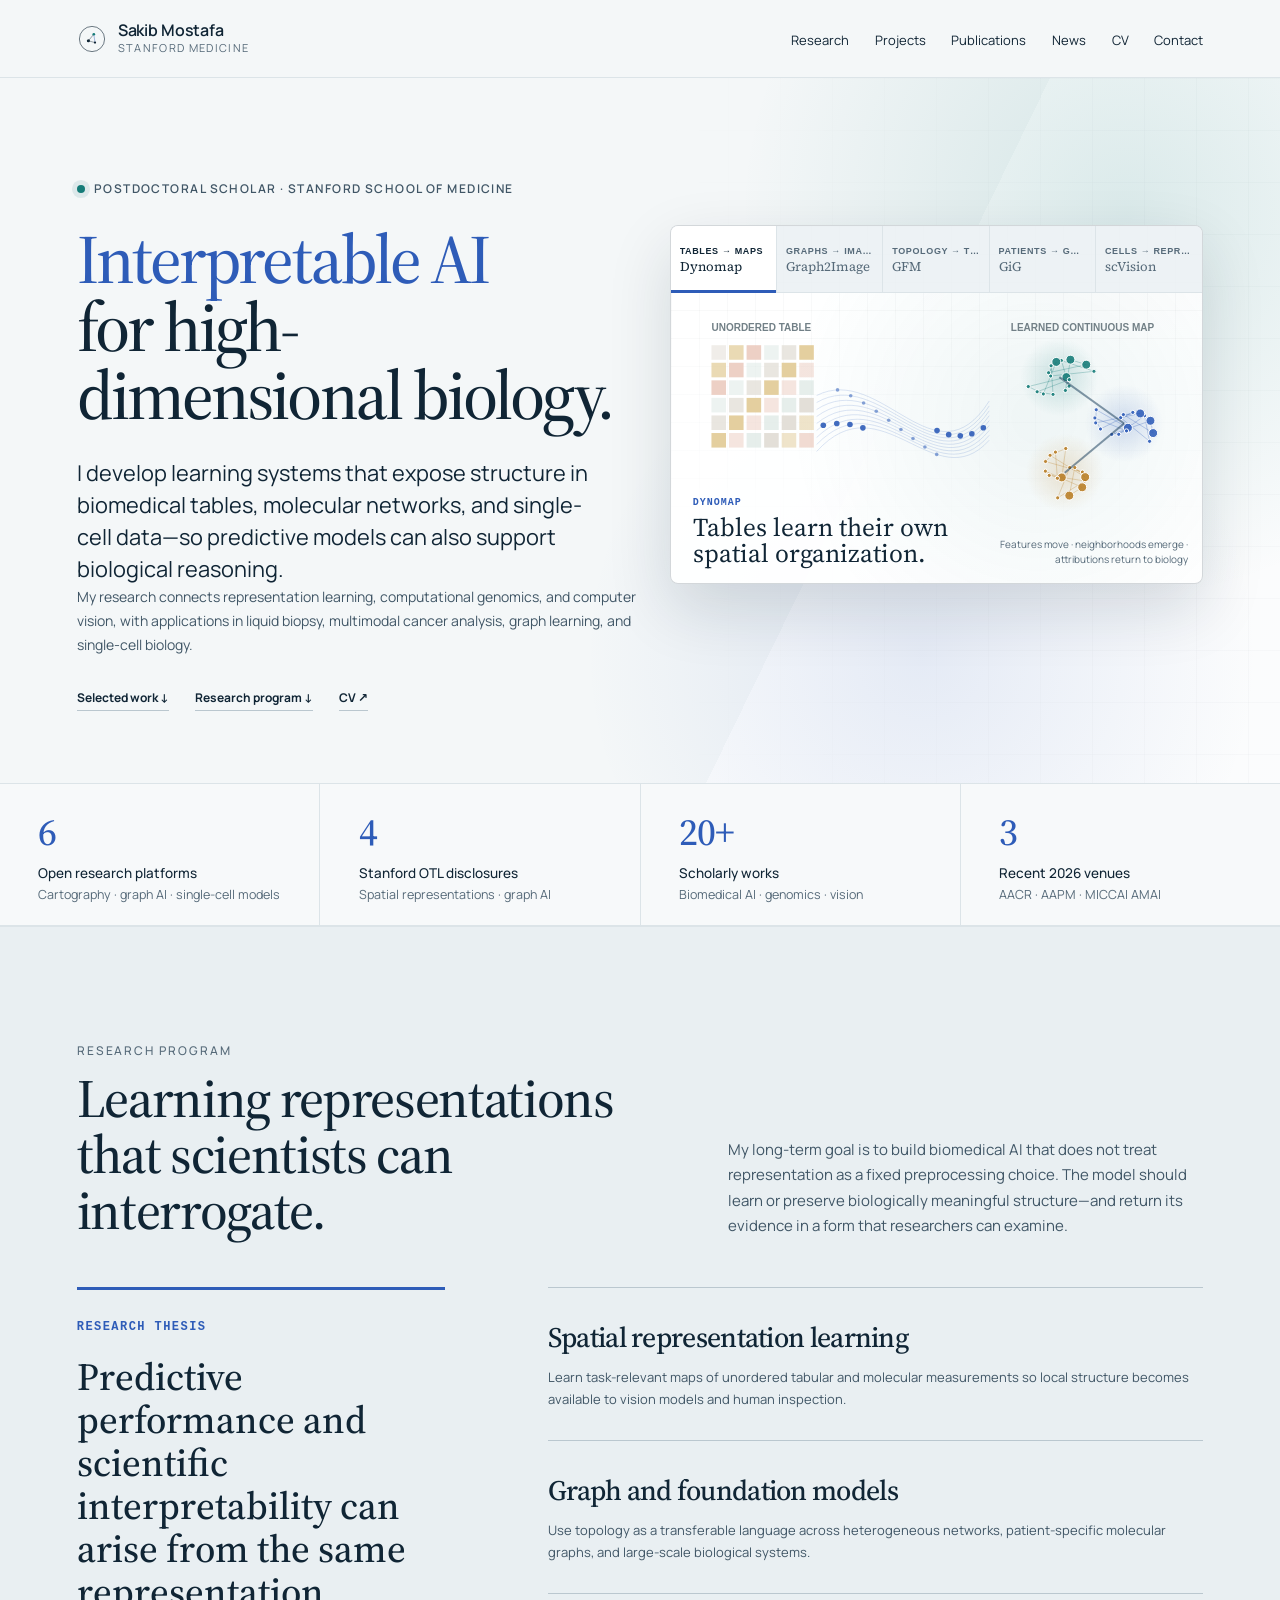
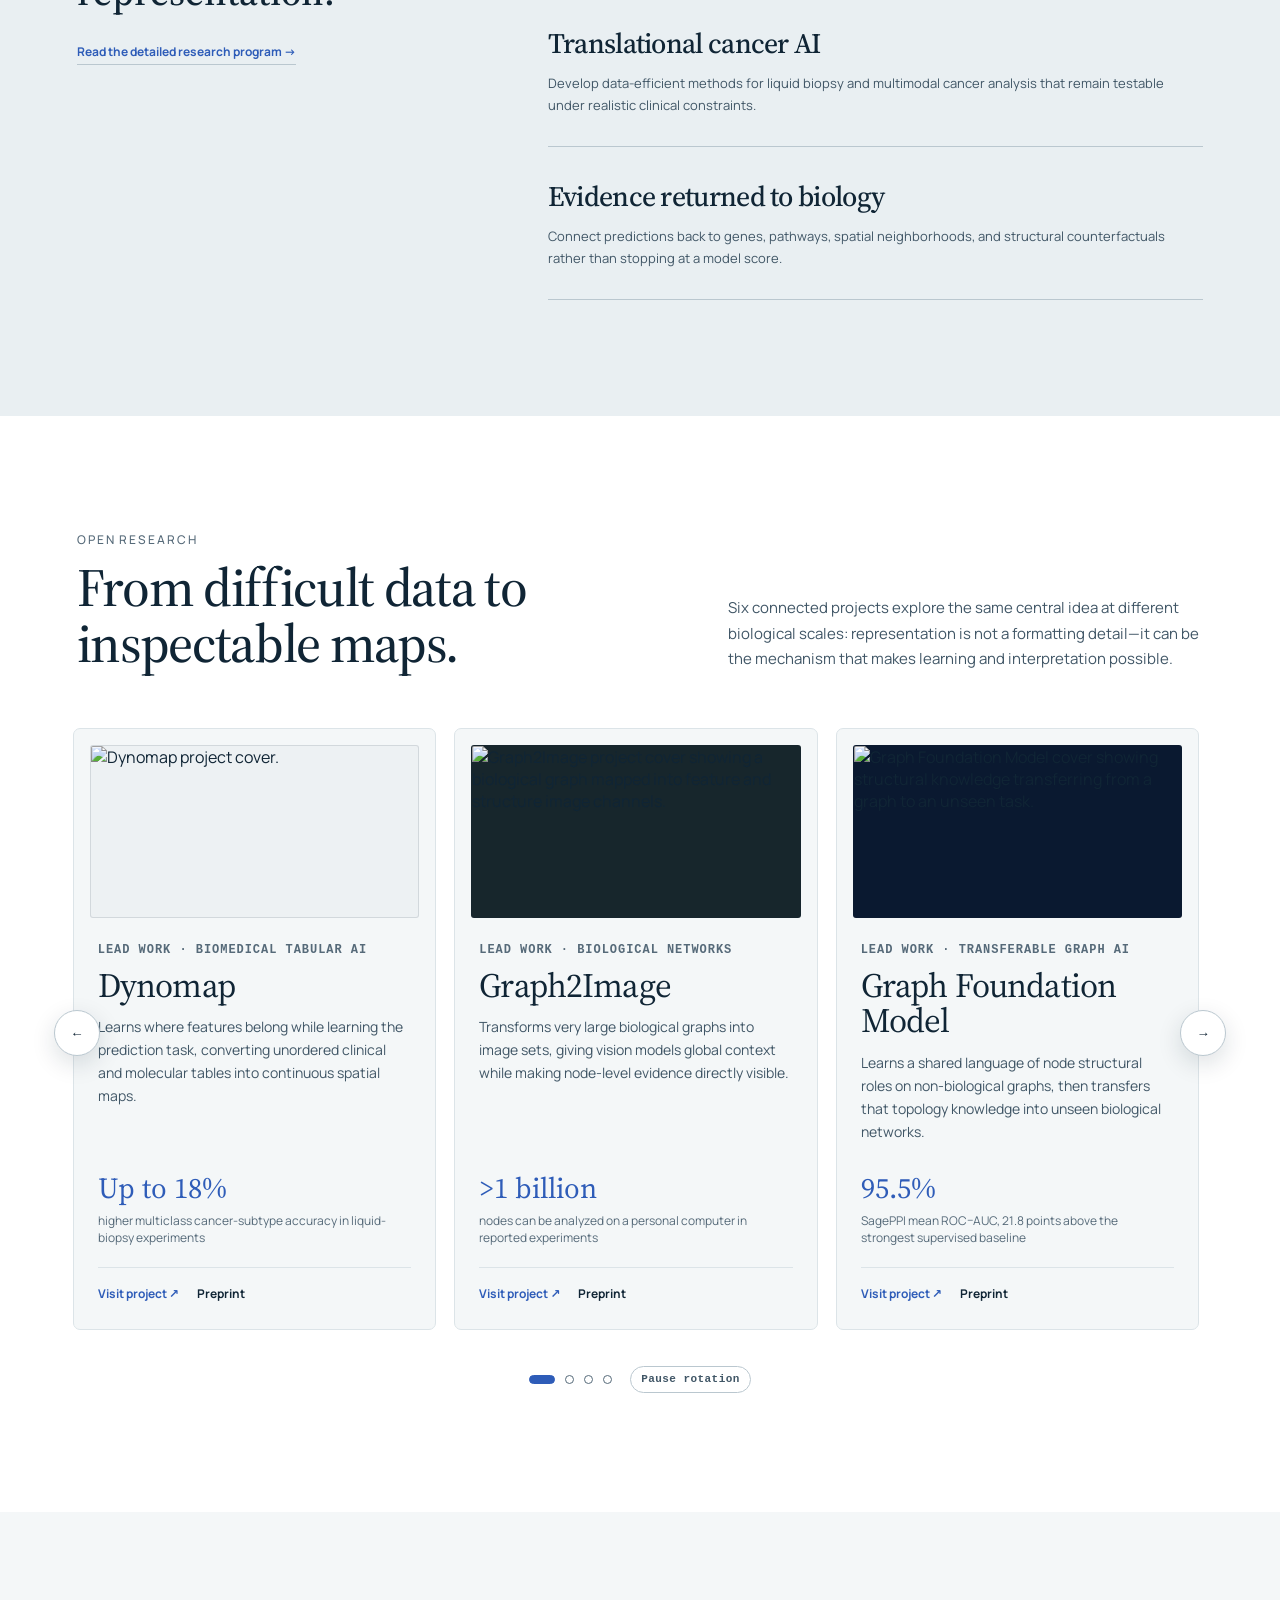
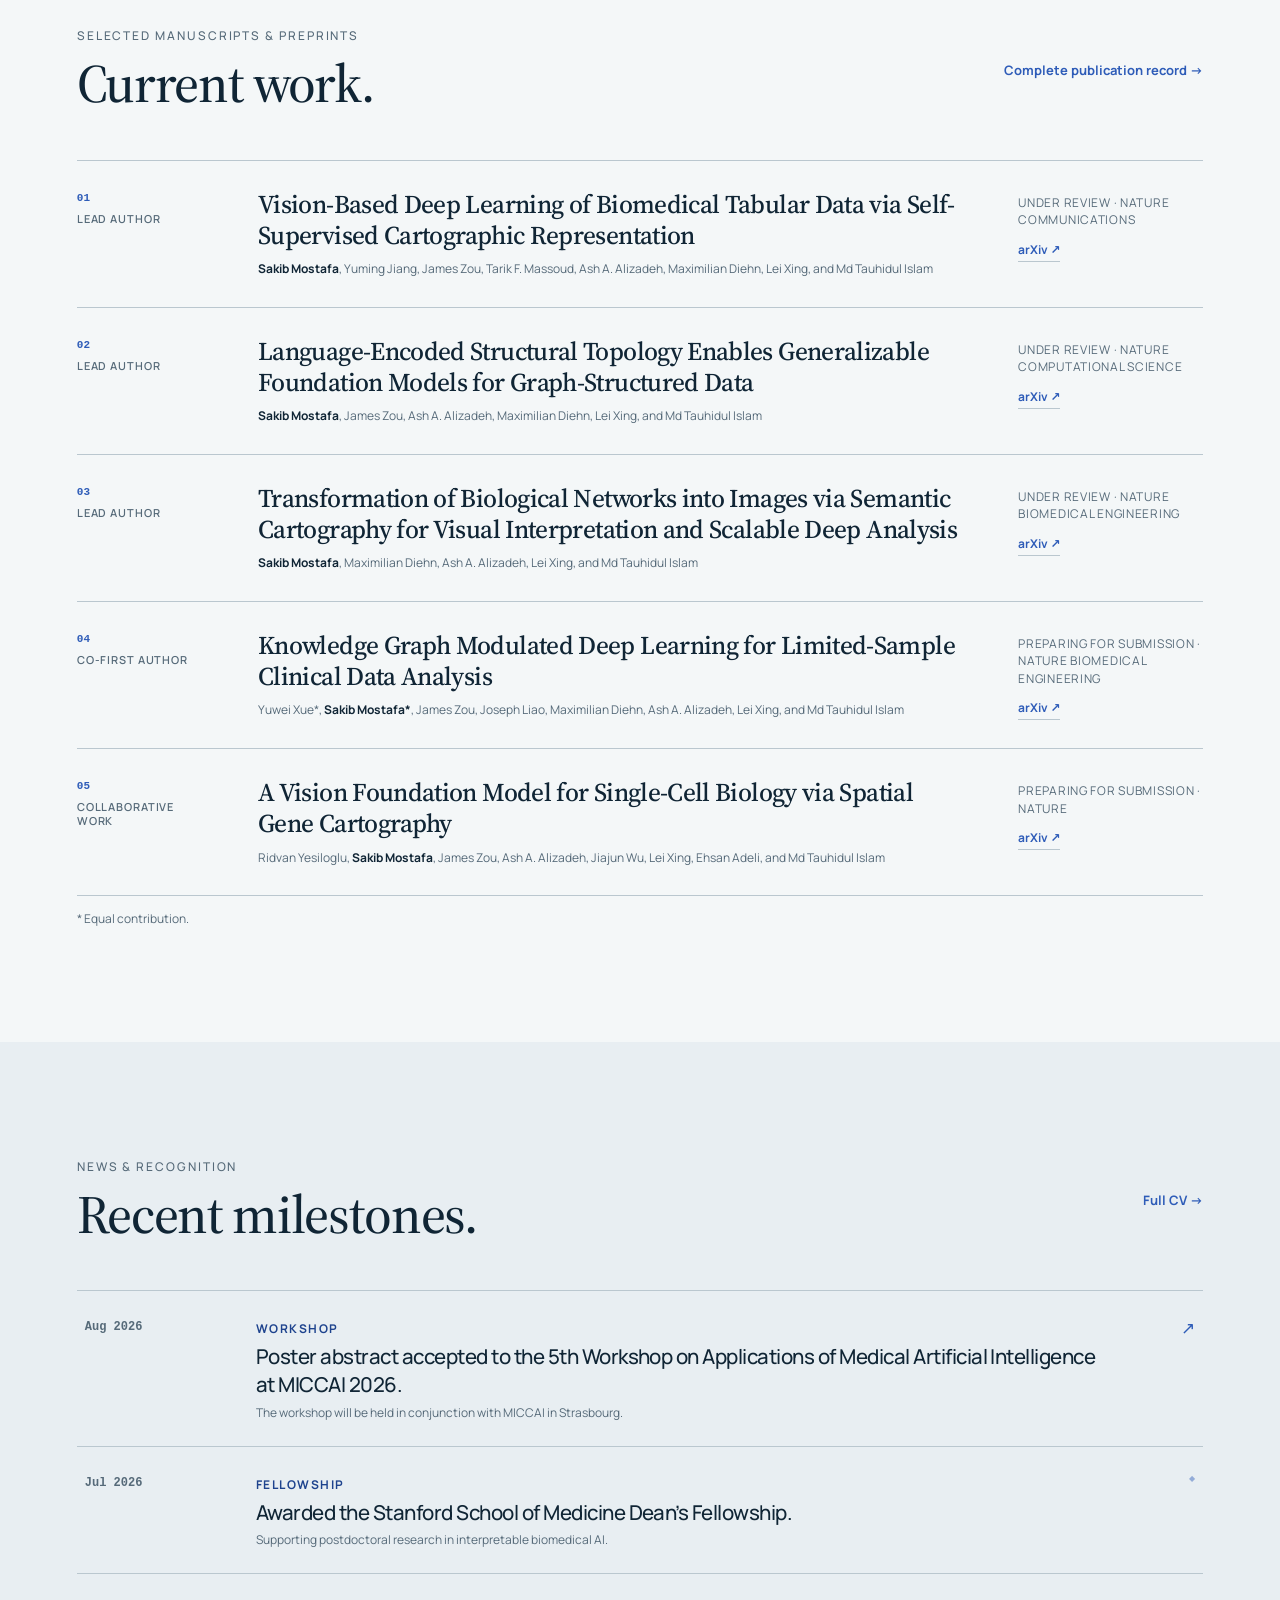
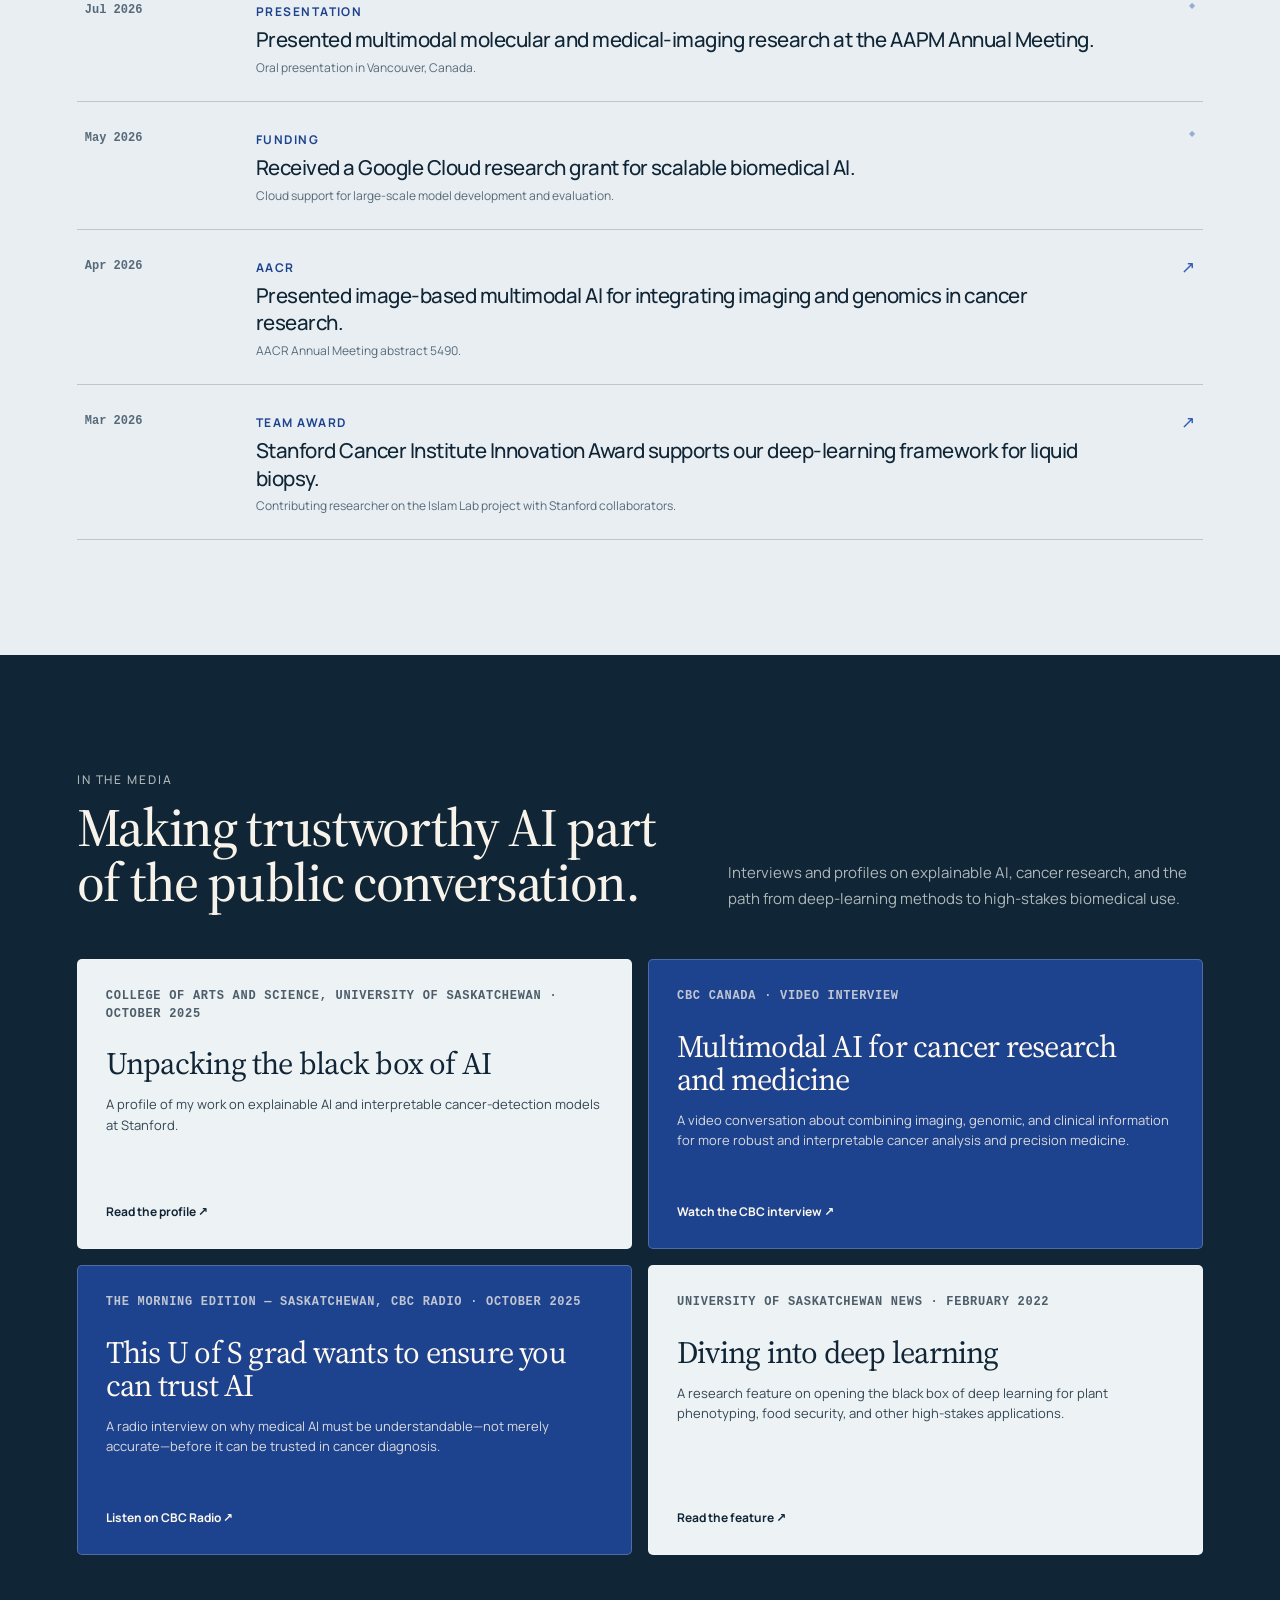
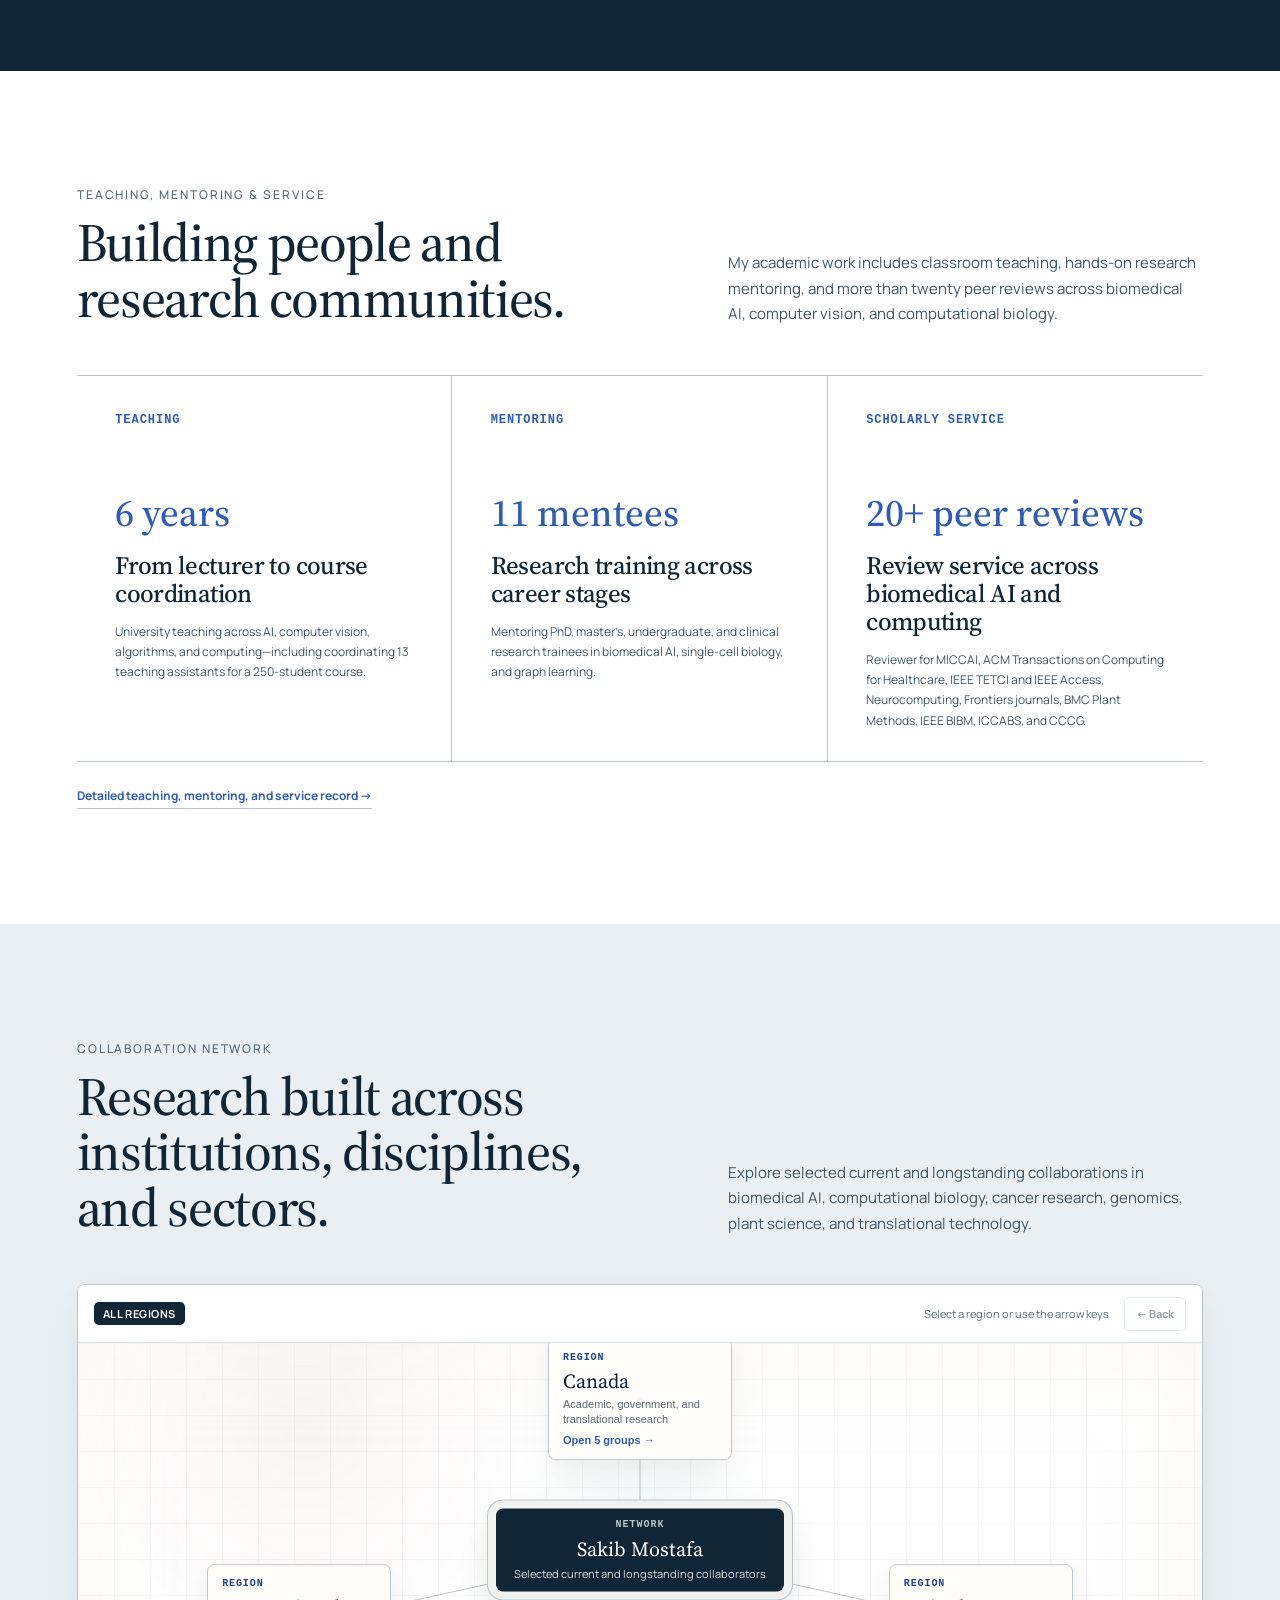
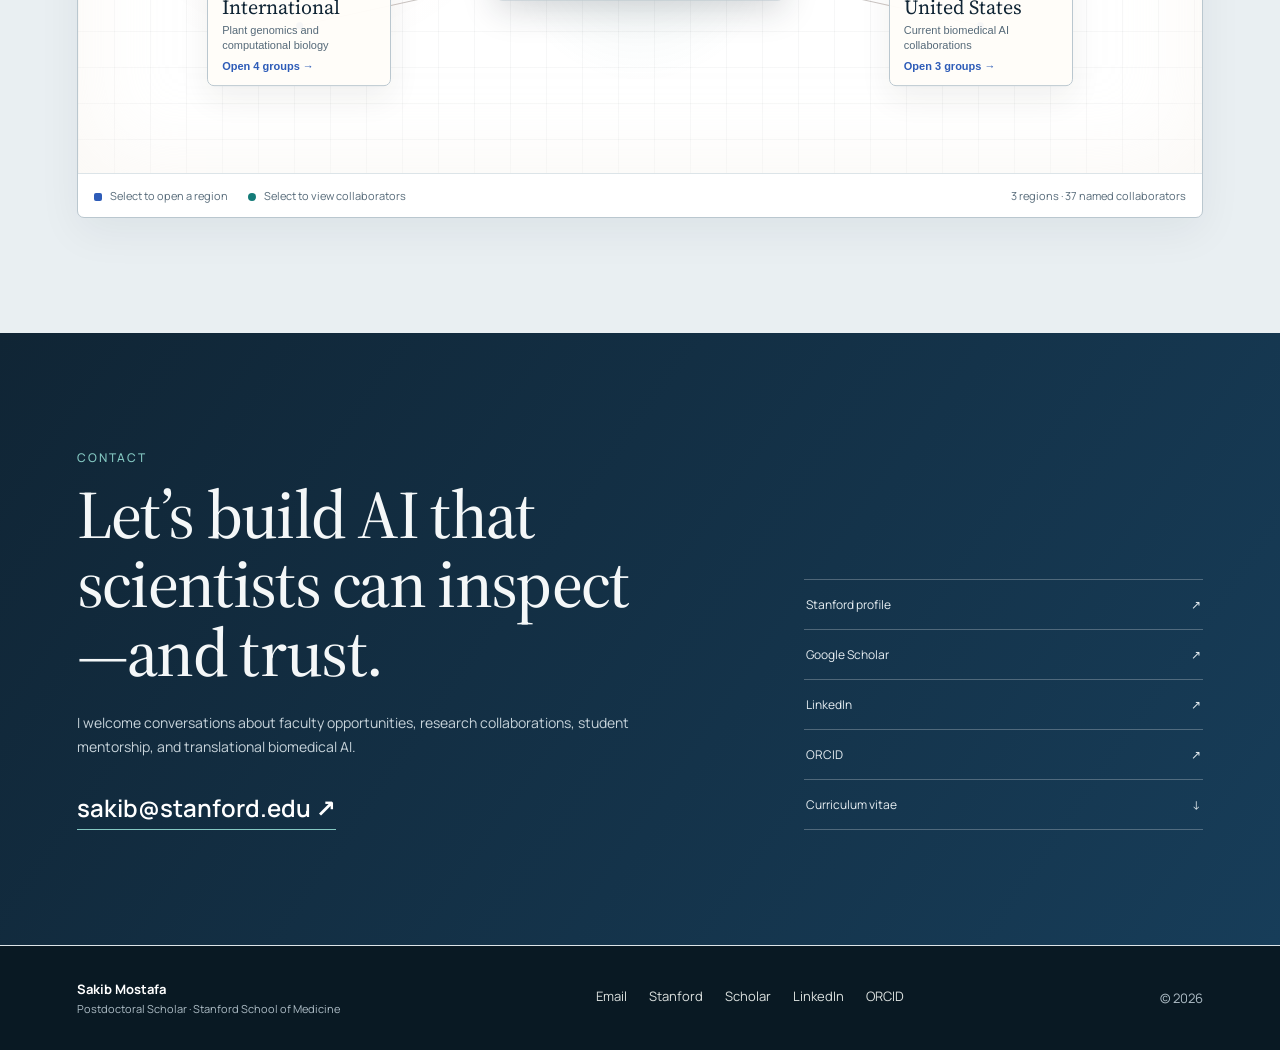
==== commit 2a4d45a6: "Consolidate portfolio navigation and collaboration map" ====
--- a/contact.html
+++ b/contact.html
@@ -1,186 +1,15 @@
 <!doctype html>
-<!-- Nav + footer are duplicated across all 6 pages by design (no build step).
-     Edit all 6 when changing shared chrome. Canonical copy: index.html. -->
 <html lang="en">
 <head>
   <meta charset="utf-8">
   <meta name="viewport" content="width=device-width, initial-scale=1">
-  <title>Sakib Mostafa · Contact · Stanford</title>
-  <meta name="description" content="Contact Sakib Mostafa — open to research conversations across cancer AI, computational biology, and biomedical informatics.">
-  <link rel="canonical" href="https://sakibmostafa.com/contact.html">
-  <meta property="og:type" content="website">
-  <meta property="og:title" content="Sakib Mostafa · Contact">
-  <meta property="og:description" content="Open to research conversations across cancer AI, computational biology, and biomedical informatics.">
-  <meta property="og:url" content="https://sakibmostafa.com/contact.html">
-  <meta property="og:image" content="https://sakibmostafa.com/og.png">
-  <meta name="twitter:card" content="summary_large_image">
-  <link rel="preconnect" href="https://fonts.googleapis.com">
-  <link rel="preconnect" href="https://fonts.gstatic.com" crossorigin>
-  <link href="https://fonts.googleapis.com/css2?family=Manrope:wght@400;500;600;700&amp;family=Source+Serif+4:opsz,wght@8..60,400;8..60,500;8..60,600&amp;display=swap" rel="stylesheet">
-  <link rel="icon" href="favicon.svg" type="image/svg+xml">
-  <link rel="stylesheet" href="styles.css?v=20260907-5">
-  <script src="site.js?v=20260907-3" defer></script>
+  <title>Contact Sakib Mostafa</title>
+  <meta name="description" content="Contact Sakib Mostafa about faculty opportunities, biomedical AI research, collaboration, and mentorship.">
+  <link rel="canonical" href="https://sakibmostafa.com/#contact">
+  <meta http-equiv="refresh" content="0; url=index.html#contact">
+  <script>window.location.replace('index.html#contact');</script>
 </head>
 <body>
-<div class="a-root page">
-
-  <nav class="nav">
-    <a class="nav-brand" href="index.html" aria-label="Sakib Mostafa home">
-      <span class="a-logo-mark">
-        <svg viewBox="0 0 100 100" width="30" height="30" aria-hidden="true">
-          <circle cx="50" cy="50" r="42" fill="none" stroke="#15151a" stroke-width="2"/>
-          <line x1="38" y1="56" x2="60" y2="62" stroke="#15151a" stroke-width="1.4"/>
-          <line x1="38" y1="56" x2="56" y2="34" stroke="#15151a" stroke-width="1.4"/>
-          <line x1="60" y1="62" x2="56" y2="34" stroke="#4e8a8c" stroke-width="1.4"/>
-          <circle cx="38" cy="56" r="5.2" fill="#15151a"/>
-          <circle cx="60" cy="62" r="3.8" fill="#15151a"/>
-          <circle cx="56" cy="34" r="4.4" fill="#b9883c"/>
-        </svg>
-      </span>
-      <span class="nav-brand-name">Sakib Mostafa</span>
-      <span class="nav-brand-sub">· Postdoctoral Scholar · Stanford</span>
-    </a>
-    <ul class="nav-links">
-      <li><a class="nav-link" href="index.html">Home</a></li>
-      <li><a class="nav-link" href="research.html">Research</a></li>
-      <li><a class="nav-link" href="publications.html">Publications</a></li>
-      <li><a class="nav-link" href="index.html#news">News</a></li>
-      <li><a class="nav-link" href="cv.html">CV</a></li>
-      <li><a class="nav-link is-active" href="contact.html">Contact</a></li>
-    </ul>
-  </nav>
-
-  <main class="page-body">
-    <section class="section">
-      <div class="a-section-label">Contact</div>
-      <h1 class="h1-page mw-760">Open to research conversations across cancer AI, computational biology, and biomedical informatics.</h1>
-
-      <div class="contact-grid">
-        <div>
-          <div class="a-section-label">Reach me</div>
-          <div class="reach-list">
-            <div class="a-card reach-card">
-              <div class="reach-label">Email</div>
-              <div class="reach-value"><a href="mailto:sakib@stanford.edu">sakib@stanford.edu</a></div>
-            </div>
-            <div class="reach-pair">
-              <div class="a-card reach-card--sm">
-                <div class="reach-label">Google Scholar</div>
-                <a href="https://scholar.google.com/citations?user=iDKl2-AAAAAJ&amp;hl=en" target="_blank" rel="noopener noreferrer" class="reach-value reach-value--link">scholar.google.com →</a>
-              </div>
-              <div class="a-card reach-card--sm">
-                <div class="reach-label">LinkedIn</div>
-                <a href="https://www.linkedin.com/in/sakib-mostafa/" target="_blank" rel="noopener noreferrer" class="reach-value reach-value--link">linkedin.com →</a>
-              </div>
-            </div>
-            <div class="reach-pair">
-              <div class="a-card reach-card--sm">
-                <div class="reach-label">Stanford Profile</div>
-                <a href="https://med.stanford.edu/profiles/sakib-mostafa" target="_blank" rel="noopener noreferrer" class="reach-value reach-value--link">med.stanford.edu →</a>
-              </div>
-              <div class="a-card reach-card--sm">
-                <div class="reach-label">ORCID</div>
-                <a href="https://orcid.org/0000-0002-4777-7832" target="_blank" rel="noopener noreferrer" class="reach-value reach-value--link">0000-0002-4777-7832 →</a>
-              </div>
-            </div>
-            <div class="a-card reach-card">
-              <div class="reach-label">Location</div>
-              <div class="reach-value reach-value--loc">Department of Radiation Oncology, Stanford School of Medicine</div>
-              <div class="reach-sub">Stanford, CA · USA</div>
-            </div>
-          </div>
-        </div>
-
-        <div>
-          <div class="a-section-label">Current biomedical collaborators</div>
-          <div class="collab-list">
-            <div class="collab-person">
-              <div class="collab-pname">Md Tauhidul Islam</div>
-              <div class="collab-prole">Assistant Professor, Radiation Oncology</div>
-            </div>
-            <div class="collab-person">
-              <div class="collab-pname">Lei Xing</div>
-              <div class="collab-prole">Jacob Haimson &amp; Sarah S. Donaldson Professor of Medical Physics</div>
-            </div>
-            <div class="collab-person">
-              <div class="collab-pname">Yuming Jiang</div>
-              <div class="collab-prole">Professor · Dynomap collaborator</div>
-            </div>
-            <div class="collab-person">
-              <div class="collab-pname">James Zou</div>
-              <div class="collab-prole">Associate Professor of Biomedical Data Science</div>
-            </div>
-            <div class="collab-person">
-              <div class="collab-pname">Maximilian Diehn</div>
-              <div class="collab-prole">Jack, Lulu &amp; Sam Willson Professor in Cancer Biology · Vice Chair, Radiation Oncology</div>
-            </div>
-            <div class="collab-person">
-              <div class="collab-pname">Ash A. Alizadeh</div>
-              <div class="collab-prole">Moghadam Family Professor of Medicine, Oncology, and Hematology</div>
-            </div>
-            <div class="collab-person">
-              <div class="collab-pname">Tarik F. Massoud</div>
-              <div class="collab-prole">Professor of Neuroradiology and Molecular Imaging</div>
-            </div>
-            <div class="collab-person">
-              <div class="collab-pname">Joseph Liao</div>
-              <div class="collab-prole">Professor of Urology</div>
-            </div>
-          </div>
-        </div>
-      </div>
-
-      <div class="mt-56">
-        <div class="a-section-label">Collaborator map · academic + industrial</div>
-        <div class="mt-18">
-          <div class="collab-explorer" data-collab-explorer>
-            <div class="collab-explorer-head">
-              <nav class="collab-breadcrumb" aria-label="Collaborator map location" data-collab-breadcrumb></nav>
-              <div class="collab-map-controls">
-                <span class="collab-instruction">Select a region or use the arrow keys</span>
-                <button class="collab-back" type="button" data-collab-back disabled aria-label="Go back one level">← Back</button>
-              </div>
-            </div>
-
-            <div class="collab-stage" data-collab-stage>
-              <div class="collab-lines" data-collab-lines aria-hidden="true"></div>
-              <div class="collab-hub" aria-hidden="true">
-                <span>Network</span>
-                <strong>Sakib Mostafa</strong>
-                <small data-collab-context>All collaborators</small>
-              </div>
-              <div class="collab-nodes" data-collab-nodes role="group" aria-label="Collaborator regions"></div>
-
-              <aside class="collab-detail" data-collab-detail aria-live="polite" hidden>
-                <button class="collab-detail-close" type="button" data-collab-detail-close aria-label="Close collaborator details">×</button>
-                <div class="collab-detail-kicker" data-collab-detail-kicker></div>
-                <h3 data-collab-detail-title></h3>
-                <p class="collab-detail-place" data-collab-detail-place></p>
-                <ul class="collab-detail-people" data-collab-detail-people></ul>
-                <p class="collab-detail-note" data-collab-detail-note></p>
-              </aside>
-            </div>
-
-            <div class="collab-legend">
-              <span><i class="legend-dot legend-dot--branch"></i> Select to open a region</span>
-              <span><i class="legend-dot legend-dot--leaf"></i> Select to view collaborators</span>
-              <span data-collab-summary>3 regions · academic, government, and industry</span>
-            </div>
-          </div>
-        </div>
-      </div>
-    </section>
-  </main>
-
-  <footer class="footer">
-    <span>© 2026 Sakib Mostafa · Stanford School of Medicine</span>
-    <div class="footer-links">
-      <a href="mailto:sakib@stanford.edu" class="a-link-underline">sakib@stanford.edu</a>
-      <a href="https://scholar.google.com/citations?user=iDKl2-AAAAAJ&amp;hl=en" target="_blank" rel="noopener noreferrer" class="a-link-underline">Google Scholar</a>
-      <a href="https://www.linkedin.com/in/sakib-mostafa/" target="_blank" rel="noopener noreferrer" class="a-link-underline">LinkedIn</a>
-    </div>
-  </footer>
-
-</div>
+  <p>Contact information has moved to the <a href="index.html#contact">homepage contact section</a>.</p>
 </body>
 </html>
